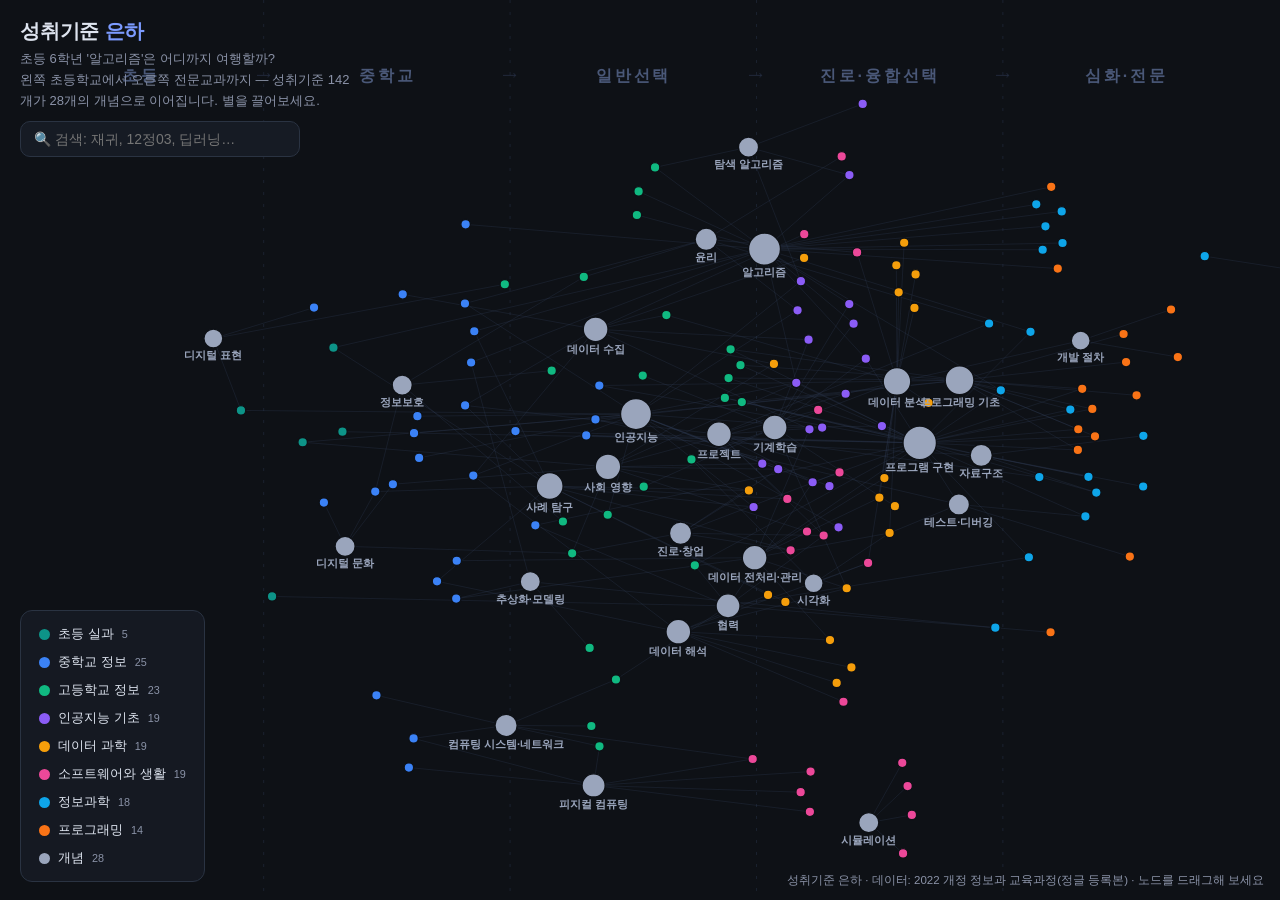
==== std-map/index.html @ 28c28fa3 "feat(std-map): 그래프 가독성 튜닝 — 개념 중심 뷰 142개 성취기준 코드 라벨이 평소 다 떠서 개념 구조를 가리던 문제 해소. - std 코드 라벨 평소 숨김(hov" ====
<!DOCTYPE html>
<html lang="ko">
<head>
<meta charset="UTF-8">
<meta name="viewport" content="width=device-width, initial-scale=1.0">
<title>성취기준 은하 — 정보 교과 개념 지도</title>
<meta name="description" content="중학교 정보부터 고등학교 7과목까지, 성취기준 137개가 개념으로 이어지는 인터랙티브 지식 그래프">
<meta name="theme-color" content="#0E1116">
<style>
/* 옵시디언 그래프 뷰 무드 — 어두운 우주에 과목색 별들 */
:root{
  --bg:#0E1116; --panel:#161B24; --panel2:#1D2430; --line:#2A3342;
  --ink:#DEE4EF; --dim:#8B93A8; --tag:#9AA5BC; --accent:#7C9BFF;
}
*{margin:0;padding:0;box-sizing:border-box}
html,body{height:100%;overflow:hidden}
body{background:var(--bg);color:var(--ink);font-family:'Pretendard','Malgun Gothic',-apple-system,sans-serif}
#stage{position:fixed;inset:0;cursor:grab}
#stage:active{cursor:grabbing}

/* 좌상단: 타이틀·검색 */
#hud{position:fixed;top:18px;left:20px;z-index:10;max-width:340px;pointer-events:none}
#hud>*{pointer-events:auto}
#hud h1{font-size:20px;font-weight:900;letter-spacing:-.01em}
#hud h1 b{color:var(--accent)}
#hud .hook{font-size:13px;color:var(--dim);margin:4px 0 10px;line-height:1.6}
#search{width:280px;padding:9px 13px;border-radius:10px;border:1px solid var(--line);
  background:var(--panel);color:var(--ink);font-family:inherit;font-size:14px}
#search:focus{outline:2px solid var(--accent);border-color:transparent}
#searchHint{font-size:12px;color:var(--dim);margin-top:5px}

/* 좌하단: 과목 범례(토글 필터) */
#legend{position:fixed;left:20px;bottom:18px;z-index:10;background:rgba(22,27,36,.92);
  border:1px solid var(--line);border-radius:12px;padding:12px 14px;display:flex;flex-direction:column;gap:6px}
.lg{display:flex;align-items:center;gap:8px;font-size:13px;cursor:pointer;border:none;background:none;
  color:var(--ink);font-family:inherit;padding:2px 4px;border-radius:6px;text-align:left}
.lg:hover{background:var(--panel2)}
.lg .sw{width:11px;height:11px;border-radius:50%;flex-shrink:0}
.lg.off{opacity:.32}
.lg small{color:var(--dim)}
#legend .lg-tag .sw{background:var(--tag)}

/* 우측: 상세 패널 */
#panel{position:fixed;top:0;right:0;bottom:0;width:min(340px,88vw);z-index:20;
  background:var(--panel);border-left:1px solid var(--line);padding:22px 20px;overflow-y:auto;
  transform:translateX(100%);transition:transform .25s ease}
#panel.on{transform:none}
#panelClose{position:absolute;top:14px;right:14px;background:none;border:1px solid var(--line);
  color:var(--dim);border-radius:8px;width:30px;height:30px;cursor:pointer;font-size:14px}
#panelClose:hover{color:var(--ink);border-color:var(--accent)}
.p-eyebrow{font-size:12px;letter-spacing:.14em;color:var(--dim);text-transform:uppercase}
.p-code{font-size:19px;font-weight:900;margin:4px 0 2px;font-variant-numeric:tabular-nums}
.p-subj{display:inline-flex;align-items:center;gap:7px;font-size:13px;font-weight:700;
  border:1px solid var(--line);border-radius:99px;padding:4px 12px;margin:8px 0}
.p-subj .sw{width:9px;height:9px;border-radius:50%}
.p-domain{font-size:12.5px;color:var(--dim);margin-bottom:10px}
.p-text{font-size:15px;line-height:1.8;background:var(--panel2);border-radius:12px;padding:14px 16px}
.p-sec{font-size:12px;letter-spacing:.12em;color:var(--dim);text-transform:uppercase;margin:18px 0 8px}
.chips{display:flex;flex-wrap:wrap;gap:7px}
.chip{font-size:12.5px;border:1px solid var(--line);border-radius:99px;padding:4px 11px;
  background:none;color:var(--ink);cursor:pointer;font-family:inherit}
.chip:hover{border-color:var(--accent);color:var(--accent)}
.p-list{display:flex;flex-direction:column;gap:6px}
.p-item{display:flex;gap:8px;align-items:flex-start;font-size:13px;line-height:1.55;
  background:none;border:none;color:var(--ink);cursor:pointer;font-family:inherit;text-align:left;
  padding:7px 9px;border-radius:9px}
.p-item:hover{background:var(--panel2)}
.p-item .sw{width:8px;height:8px;border-radius:50%;flex-shrink:0;margin-top:5px}
.p-item b{font-variant-numeric:tabular-nums;font-weight:800;white-space:nowrap}

/* 그래프 요소 */
.band-label{fill:#4A5878;font-size:16px;font-weight:900;letter-spacing:.18em}
.band-arrow{fill:#242D40;font-size:14px}
.band-sep{stroke:#1B2230;stroke-dasharray:3 9}
.lk{stroke:#2E3850;stroke-width:.9;stroke-opacity:.38}
.nd{cursor:pointer}
.nd circle{stroke:#0E1116;stroke-width:1.4}
.nd text{fill:var(--dim);font-size:9px;pointer-events:none;font-family:'Pretendard','Malgun Gothic',sans-serif}
.nd.tag text{fill:var(--tag);font-size:11px;font-weight:700}
/* 성취기준(별) 코드 라벨은 평소 숨김 — 142개 코드가 다 뜨면 개념 구조가 안 보인다. hover·강조 시만 표시 */
.nd:not(.tag) text{opacity:0;transition:opacity .12s}
.nd:not(.tag):hover text,.nd:not(.tag).hl text{opacity:1}
.faded{opacity:.08}
.lk.hl{stroke:var(--accent);stroke-opacity:.9;stroke-width:1.6}
footer{position:fixed;right:16px;bottom:12px;z-index:5;font-size:11.5px;color:var(--dim)}
@media (prefers-reduced-motion:reduce){#panel{transition:none}}
</style>
</head>
<body>
<svg id="stage"></svg>

<div id="hud">
  <h1>성취기준 <b>은하</b></h1>
  <p class="hook">초등 6학년 '알고리즘'은 어디까지 여행할까?<br>왼쪽 초등학교에서 오른쪽 전문교과까지 — 성취기준 142개가 28개의 개념으로 이어집니다. 별을 끌어보세요.</p>
  <input id="search" type="search" placeholder="🔍 검색: 재귀, 12정03, 딥러닝…" autocomplete="off">
  <div id="searchHint"></div>
</div>

<div id="legend"></div>

<aside id="panel" aria-live="polite">
  <button id="panelClose" aria-label="닫기">✕</button>
  <div id="panelBody"></div>
</aside>

<footer>성취기준 은하 · 데이터: 2022 개정 정보과 교육과정(정글 등록본) · 노드를 드래그해 보세요</footer>

<script src="lib/d3.v7.min.js"></script>
<script src="data/graph-data.js"></script>
<script>
'use strict';
(function(){
const G = window.STD_GRAPH;
const SUBJ = Object.fromEntries(G.subjects.map(s=>[s.id,s]));
const $ = s=>document.querySelector(s);
const esc = s=>String(s).replace(/[&<>"']/g,m=>({'&':'&amp;','<':'&lt;','>':'&gt;','"':'&quot;',"'":'&#39;'}[m]));

const W = innerWidth, H = innerHeight;
const svg = d3.select('#stage').attr('viewBox',[0,0,W,H]);
const root = svg.append('g');

/* 데이터 사본 (d3가 source/target을 객체로 치환) */
const nodes = G.nodes.map(d=>({...d}));
const links = G.links.map(d=>({...d}));
const byId = new Map(nodes.map(n=>[n.id,n]));
const neighbors = new Map(nodes.map(n=>[n.id,new Set()]));
links.forEach(l=>{ neighbors.get(l.source).add(l.target); neighbors.get(l.target).add(l.source); });

const rOf = d => d.type==='tag' ? Math.min(20, 5.5+Math.sqrt(d.deg)*2.3) : 4.8;
const colorOf = d => d.type==='tag' ? '#9AA5BC' : SUBJ[d.subject].color;

/* 학교급 밴드 — 왼쪽 중학교에서 출발해 오른쪽으로 갈수록 깊어진다 */
const TIERS = ['초등','중학교','일반선택','진로·융합선택','심화·전문'];
const tierOfLevel = lv => lv==='초등학교' ? 0
  : lv==='중학교' ? 1
  : lv.includes('일반') ? 2
  : (lv.includes('과학계열')||lv.includes('전문')) ? 4 : 3;
const tierOf = d => d.type==='std' ? tierOfLevel(SUBJ[d.subject].level) : null;
const tierX = t => W*(0.11 + t*0.1925);

/* 시뮬레이션 — forceX가 성취기준을 학교급 열로 끌어당긴다(개념 태그는 이웃을 따라 떠다님) */
const sim = d3.forceSimulation(nodes)
  .force('link', d3.forceLink(links).id(d=>d.id).distance(52).strength(.32))
  .force('charge', d3.forceManyBody().strength(-105))
  .force('x', d3.forceX(d=> d.type==='std' ? tierX(tierOf(d)) : W/2)
    .strength(d=> d.type==='std' ? .62 : .02))
  .force('y', d3.forceY(H/2).strength(.1))
  .force('collide', d3.forceCollide().radius(d=>d.type==='tag'?rOf(d)+16:rOf(d)+4).strength(.9));

/* 배경 가이드: 단계 라벨 + 경계선 (그래프 좌표계 — 팬·줌을 따라감) */
const bands = root.append('g');
TIERS.forEach((t,i)=>{
  bands.append('text').attr('class','band-label')
    .attr('x',tierX(i)).attr('y',H*.09).attr('text-anchor','middle').text(t);
  if(i<TIERS.length-1){
    const sepX = W*(0.206+i*0.1925);   // tierX(i)와 tierX(i+1)의 중간
    bands.append('line').attr('class','band-sep')
      .attr('x1',sepX).attr('x2',sepX).attr('y1',-H).attr('y2',H*2);
    bands.append('text').attr('class','band-arrow')
      .attr('x',sepX).attr('y',H*.09).attr('text-anchor','middle').text('⟶');
  }
});

const lk = root.append('g').selectAll('line').data(links).join('line').attr('class','lk');
const nd = root.append('g').selectAll('g').data(nodes).join('g')
  .attr('class',d=>'nd'+(d.type==='tag'?' tag':''))
  .call(d3.drag()
    .on('start',(e,d)=>{ if(!e.active) sim.alphaTarget(.25).restart(); d.fx=d.x; d.fy=d.y; })
    .on('drag',(e,d)=>{ d.fx=e.x; d.fy=e.y; })
    .on('end',(e,d)=>{ if(!e.active) sim.alphaTarget(0); d.fx=null; d.fy=null; }));
nd.append('circle').attr('r',rOf).attr('fill',colorOf);
nd.append('text').attr('dy',d=>rOf(d)+11).attr('text-anchor','middle')
  .text(d=>d.type==='tag'?d.label:d.id.replace(/\[|\]/g,''));

sim.on('tick',()=>{
  lk.attr('x1',d=>d.source.x).attr('y1',d=>d.source.y).attr('x2',d=>d.target.x).attr('y2',d=>d.target.y);
  nd.attr('transform',d=>`translate(${d.x},${d.y})`);
});

/* 줌·팬 (성취기준 라벨은 확대 시에만) */
const zoom = d3.zoom().scaleExtent([.25,5]).on('zoom',e=>{
  root.attr('transform',e.transform);
  nd.filter(d=>d.type==='std').select('text').style('display', e.transform.k>=1.4?null:'none');
});
svg.call(zoom);
nd.filter(d=>d.type==='std').select('text').style('display','none');

/* 호버 = 이웃 강조 */
function highlight(id){
  if(id===null){ nd.classed('faded',false); lk.classed('faded',false).classed('hl',false); return; }
  const nb = neighbors.get(id);
  nd.classed('faded',d=>d.id!==id && !nb.has(d.id));
  lk.classed('faded',l=>l.source.id!==id && l.target.id!==id)
    .classed('hl',l=>l.source.id===id || l.target.id===id);
}
nd.on('mouseenter',(e,d)=>highlight(d.id)).on('mouseleave',()=>highlight(null));

/* 과목 필터 */
const hidden = new Set();
function applyFilter(){
  const vis = d=> d.type==='tag' ? [...neighbors.get(d.id)].some(x=>!hidden.has(byId.get(x).subject)) : !hidden.has(d.subject);
  nd.style('display',d=>vis(d)?null:'none');
  lk.style('display',l=>(vis(l.source)&&vis(l.target))?null:'none');
}
const lg = $('#legend');
G.subjects.forEach(s=>{
  const b=document.createElement('button');
  b.className='lg';
  b.innerHTML=`<span class="sw" style="background:${s.color}"></span>${esc(s.name)} <small>${nodes.filter(n=>n.subject===s.id).length}</small>`;
  b.onclick=()=>{ hidden.has(s.id)?hidden.delete(s.id):hidden.add(s.id); b.classList.toggle('off'); applyFilter(); };
  lg.appendChild(b);
});
const tagLg=document.createElement('div');
tagLg.className='lg lg-tag'; tagLg.style.cursor='default';
tagLg.innerHTML=`<span class="sw"></span>개념 <small>${nodes.filter(n=>n.type==='tag').length}</small>`;
lg.appendChild(tagLg);

/* 상세 패널 */
function focusNode(d){
  const t=d3.zoomTransform(svg.node());
  svg.transition().duration(500).call(zoom.transform,
    d3.zoomIdentity.translate(W/2-(W>760?170:0)-d.x*1.8, H/2-d.y*1.8).scale(1.8));
  openPanel(d);
  highlight(d.id);
}
function openPanel(d){
  const body=$('#panelBody');
  if(d.type==='std'){
    const s=SUBJ[d.subject];
    body.innerHTML=`<div class="p-eyebrow">성취기준</div>
      <div class="p-code">${esc(d.id)}</div>
      <span class="p-subj"><span class="sw" style="background:${s.color}"></span>${esc(s.name)}</span>
      <div class="p-domain">${esc(s.level)} · ${esc(d.domain)}</div>
      <div class="p-text">${esc(d.text)}</div>
      <div class="p-sec">이어지는 개념</div>
      <div class="chips">${d.tags.map(t=>`<button class="chip" data-id="tag:${esc(t)}"># ${esc(t)}</button>`).join('')}</div>`;
  }else{
    const stds=[...neighbors.get(d.id)].map(id=>byId.get(id))
      .sort((a,b)=>a.id.localeCompare(b.id,'ko'));
    const bySub={};
    stds.forEach(n=>{ (bySub[n.subject]=bySub[n.subject]||[]).push(n); });
    body.innerHTML=`<div class="p-eyebrow">개념</div>
      <div class="p-code"># ${esc(d.label)}</div>
      <div class="p-domain">${stds.length}개 성취기준이 이 개념으로 이어집니다 — 중학교에서 고등학교까지.</div>
      ${G.subjects.filter(s=>bySub[s.id]).map(s=>`
        <div class="p-sec">${esc(s.name)}</div>
        <div class="p-list">${bySub[s.id].map(n=>
          `<button class="p-item" data-id="${esc(n.id)}"><span class="sw" style="background:${s.color}"></span><span><b>${esc(n.id)}</b> ${esc(n.text.length>52?n.text.slice(0,52)+'…':n.text)}</span></button>`).join('')}</div>`).join('')}`;
  }
  body.querySelectorAll('[data-id]').forEach(el=>el.onclick=()=>{ const n=byId.get(el.dataset.id); if(n) focusNode(n); });
  $('#panel').classList.add('on');
}
nd.on('click',(e,d)=>{ e.stopPropagation(); focusNode(d); });
$('#panelClose').onclick=()=>{ $('#panel').classList.remove('on'); highlight(null); };
svg.on('click',()=>{ $('#panel').classList.remove('on'); highlight(null); });

/* 검색 */
$('#search').addEventListener('input',function(){
  const q=this.value.trim().toLowerCase();
  const hint=$('#searchHint');
  if(!q){ hint.textContent=''; highlight(null); return; }
  const hits=nodes.filter(n=> n.type==='tag'
    ? n.label.toLowerCase().includes(q)
    : (n.id.toLowerCase().includes(q) || n.text.toLowerCase().includes(q)));
  hint.textContent=hits.length?`${hits.length}개 일치 — Enter로 첫 결과 이동`:'일치 없음';
  nd.classed('faded',d=>!hits.includes(d));
  lk.classed('faded',true);
  this._hits=hits;
});
$('#search').addEventListener('keydown',function(e){
  if(e.key==='Enter' && this._hits && this._hits.length) focusNode(this._hits[0]);
  if(e.key==='Escape'){ this.value=''; $('#searchHint').textContent=''; highlight(null); }
});

window.STDMAP={ nodes, links, tierOf, focus:id=>{const n=byId.get(id); if(n)focusNode(n);} };   // 프로브용
})();
</script>
</body>
</html>
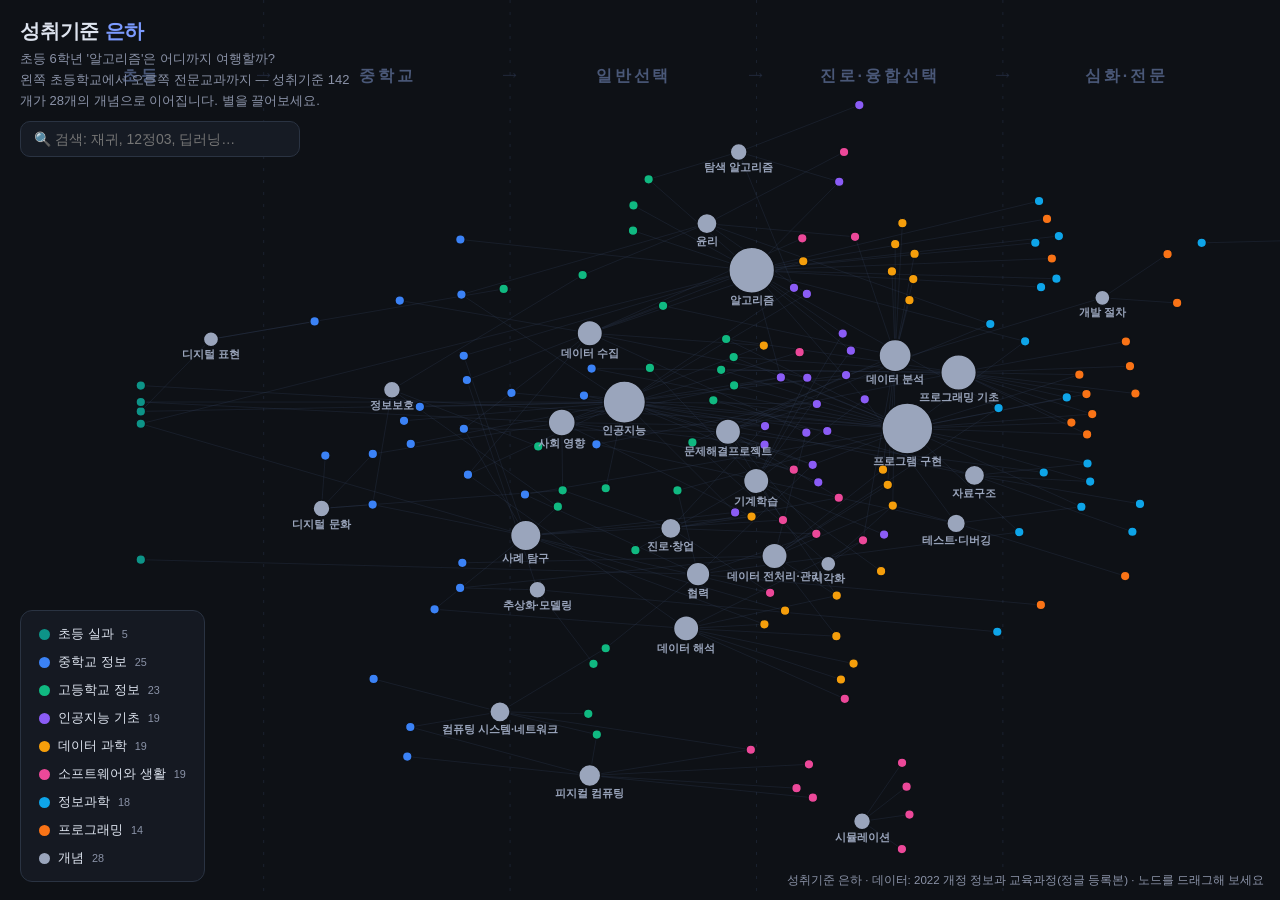
==== commit 540e612a: "fix(std-map): 초등 별 tier0 고정 + 개념 라벨·허브 크기 개선 - 초등 5개가 개념 링크에 끌려 중학교로 새던 것 → x를 tier0에 완전 고정(fx, y만 자" ====
--- a/std-map/index.html
+++ b/std-map/index.html
@@ -126,7 +126,7 @@
 const neighbors = new Map(nodes.map(n=>[n.id,new Set()]));
 links.forEach(l=>{ neighbors.get(l.source).add(l.target); neighbors.get(l.target).add(l.source); });
 
-const rOf = d => d.type==='tag' ? Math.min(20, 5.5+Math.sqrt(d.deg)*2.3) : 4.8;
+const rOf = d => d.type==='tag' ? Math.min(30, 5+d.deg*0.85) : 4.8;
 const colorOf = d => d.type==='tag' ? '#9AA5BC' : SUBJ[d.subject].color;
 
 /* 학교급 밴드 — 왼쪽 중학교에서 출발해 오른쪽으로 갈수록 깊어진다 */
@@ -137,13 +137,16 @@
   : (lv.includes('과학계열')||lv.includes('전문')) ? 4 : 3;
 const tierOf = d => d.type==='std' ? tierOfLevel(SUBJ[d.subject].level) : null;
 const tierX = t => W*(0.11 + t*0.1925);
+// 초등 5개는 개념 링크에 끌려 tier1로 새어든다 → x를 tier0에 완전 고정(y만 자유). 드래그하면 풀림.
+nodes.forEach(n=>{ if(n.type==='std' && SUBJ[n.subject] && SUBJ[n.subject].level==='초등학교') n.fx = tierX(0); });
 
 /* 시뮬레이션 — forceX가 성취기준을 학교급 열로 끌어당긴다(개념 태그는 이웃을 따라 떠다님) */
 const sim = d3.forceSimulation(nodes)
   .force('link', d3.forceLink(links).id(d=>d.id).distance(52).strength(.32))
   .force('charge', d3.forceManyBody().strength(-105))
   .force('x', d3.forceX(d=> d.type==='std' ? tierX(tierOf(d)) : W/2)
-    .strength(d=> d.type==='std' ? .62 : .02))
+    // 초등 실과 5개는 개념을 중학교와 공유해 링크에 끌려 tier1로 새어든다 → 초등만 강하게 tier0 고정
+    .strength(d=> d.type!=='std' ? .02 : (SUBJ[d.subject].level==='초등학교' ? .97 : .62)))
   .force('y', d3.forceY(H/2).strength(.1))
   .force('collide', d3.forceCollide().radius(d=>d.type==='tag'?rOf(d)+16:rOf(d)+4).strength(.9));
 
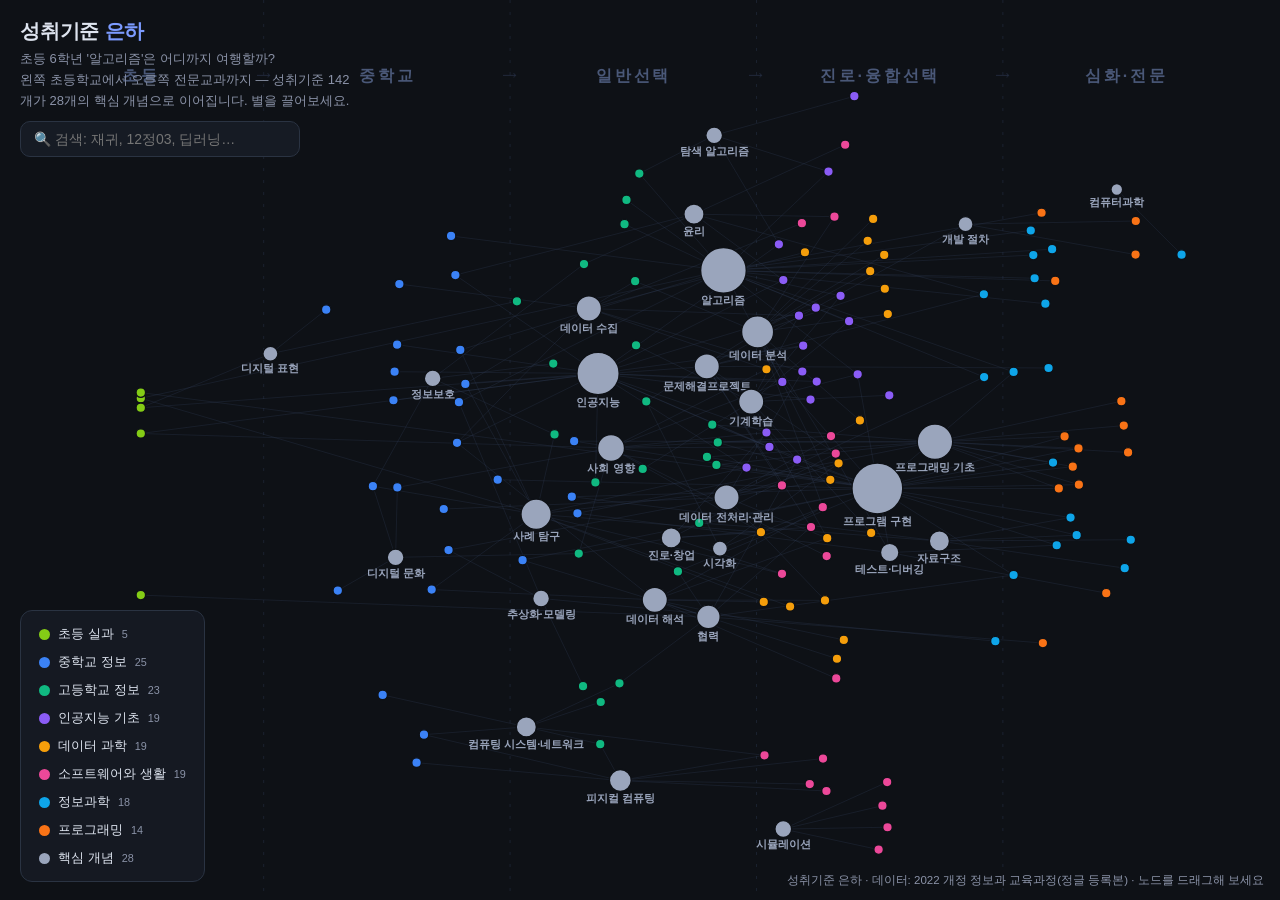
==== commit 2fb44341: "feat(std-map): 노드 클릭 glow + 초등 색·개념 명칭·컴퓨터과학 위치·favicon - 클릭한 노드 glow(강조색 drop-shadow), 배경 클릭 시 해제 -" ====
--- a/std-map/index.html
+++ b/std-map/index.html
@@ -4,6 +4,7 @@
 <meta charset="UTF-8">
 <meta name="viewport" content="width=device-width, initial-scale=1.0">
 <title>성취기준 은하 — 정보 교과 개념 지도</title>
+<link rel="icon" href="data:image/svg+xml,<svg xmlns='http://www.w3.org/2000/svg' viewBox='0 0 100 100'><text y='.9em' font-size='90'>⭐</text></svg>">
 <meta name="description" content="중학교 정보부터 고등학교 7과목까지, 성취기준 137개가 개념으로 이어지는 인터랙티브 지식 그래프">
 <meta name="theme-color" content="#0E1116">
 <style>
@@ -82,6 +83,8 @@
 .nd:not(.tag):hover text,.nd:not(.tag).hl text{opacity:1}
 .faded{opacity:.08}
 .lk.hl{stroke:var(--accent);stroke-opacity:.9;stroke-width:1.6}
+/* 클릭한 노드 glow */
+.nd.sel circle{stroke:var(--accent);stroke-width:2.4;filter:drop-shadow(0 0 5px var(--accent)) drop-shadow(0 0 11px var(--accent))}
 footer{position:fixed;right:16px;bottom:12px;z-index:5;font-size:11.5px;color:var(--dim)}
 @media (prefers-reduced-motion:reduce){#panel{transition:none}}
 </style>
@@ -91,7 +94,7 @@
 
 <div id="hud">
   <h1>성취기준 <b>은하</b></h1>
-  <p class="hook">초등 6학년 '알고리즘'은 어디까지 여행할까?<br>왼쪽 초등학교에서 오른쪽 전문교과까지 — 성취기준 142개가 28개의 개념으로 이어집니다. 별을 끌어보세요.</p>
+  <p class="hook">초등 6학년 '알고리즘'은 어디까지 여행할까?<br>왼쪽 초등학교에서 오른쪽 전문교과까지 — 성취기준 142개가 28개의 핵심 개념으로 이어집니다. 별을 끌어보세요.</p>
   <input id="search" type="search" placeholder="🔍 검색: 재귀, 12정03, 딥러닝…" autocomplete="off">
   <div id="searchHint"></div>
 </div>
@@ -146,7 +149,7 @@
   .force('charge', d3.forceManyBody().strength(-105))
   .force('x', d3.forceX(d=> d.type==='std' ? tierX(tierOf(d)) : W/2)
     // 초등 실과 5개는 개념을 중학교와 공유해 링크에 끌려 tier1로 새어든다 → 초등만 강하게 tier0 고정
-    .strength(d=> d.type!=='std' ? .02 : (SUBJ[d.subject].level==='초등학교' ? .97 : .62)))
+    .strength(d=> d.type!=='std' ? .07 : (SUBJ[d.subject].level==='초등학교' ? .97 : .62)))
   .force('y', d3.forceY(H/2).strength(.1))
   .force('collide', d3.forceCollide().radius(d=>d.type==='tag'?rOf(d)+16:rOf(d)+4).strength(.9));
 
@@ -215,11 +218,12 @@
 });
 const tagLg=document.createElement('div');
 tagLg.className='lg lg-tag'; tagLg.style.cursor='default';
-tagLg.innerHTML=`<span class="sw"></span>개념 <small>${nodes.filter(n=>n.type==='tag').length}</small>`;
+tagLg.innerHTML=`<span class="sw"></span>핵심 개념 <small>${nodes.filter(n=>n.type==='tag').length}</small>`;
 lg.appendChild(tagLg);
 
 /* 상세 패널 */
 function focusNode(d){
+  nd.classed('sel', n=>n===d);   // 클릭한 노드만 glow
   const t=d3.zoomTransform(svg.node());
   svg.transition().duration(500).call(zoom.transform,
     d3.zoomIdentity.translate(W/2-(W>760?170:0)-d.x*1.8, H/2-d.y*1.8).scale(1.8));
@@ -242,7 +246,7 @@
       .sort((a,b)=>a.id.localeCompare(b.id,'ko'));
     const bySub={};
     stds.forEach(n=>{ (bySub[n.subject]=bySub[n.subject]||[]).push(n); });
-    body.innerHTML=`<div class="p-eyebrow">개념</div>
+    body.innerHTML=`<div class="p-eyebrow">핵심 개념</div>
       <div class="p-code"># ${esc(d.label)}</div>
       <div class="p-domain">${stds.length}개 성취기준이 이 개념으로 이어집니다 — 중학교에서 고등학교까지.</div>
       ${G.subjects.filter(s=>bySub[s.id]).map(s=>`
@@ -255,7 +259,7 @@
 }
 nd.on('click',(e,d)=>{ e.stopPropagation(); focusNode(d); });
 $('#panelClose').onclick=()=>{ $('#panel').classList.remove('on'); highlight(null); };
-svg.on('click',()=>{ $('#panel').classList.remove('on'); highlight(null); });
+svg.on('click',()=>{ $('#panel').classList.remove('on'); highlight(null); nd.classed('sel',false); });
 
 /* 검색 */
 $('#search').addEventListener('input',function(){
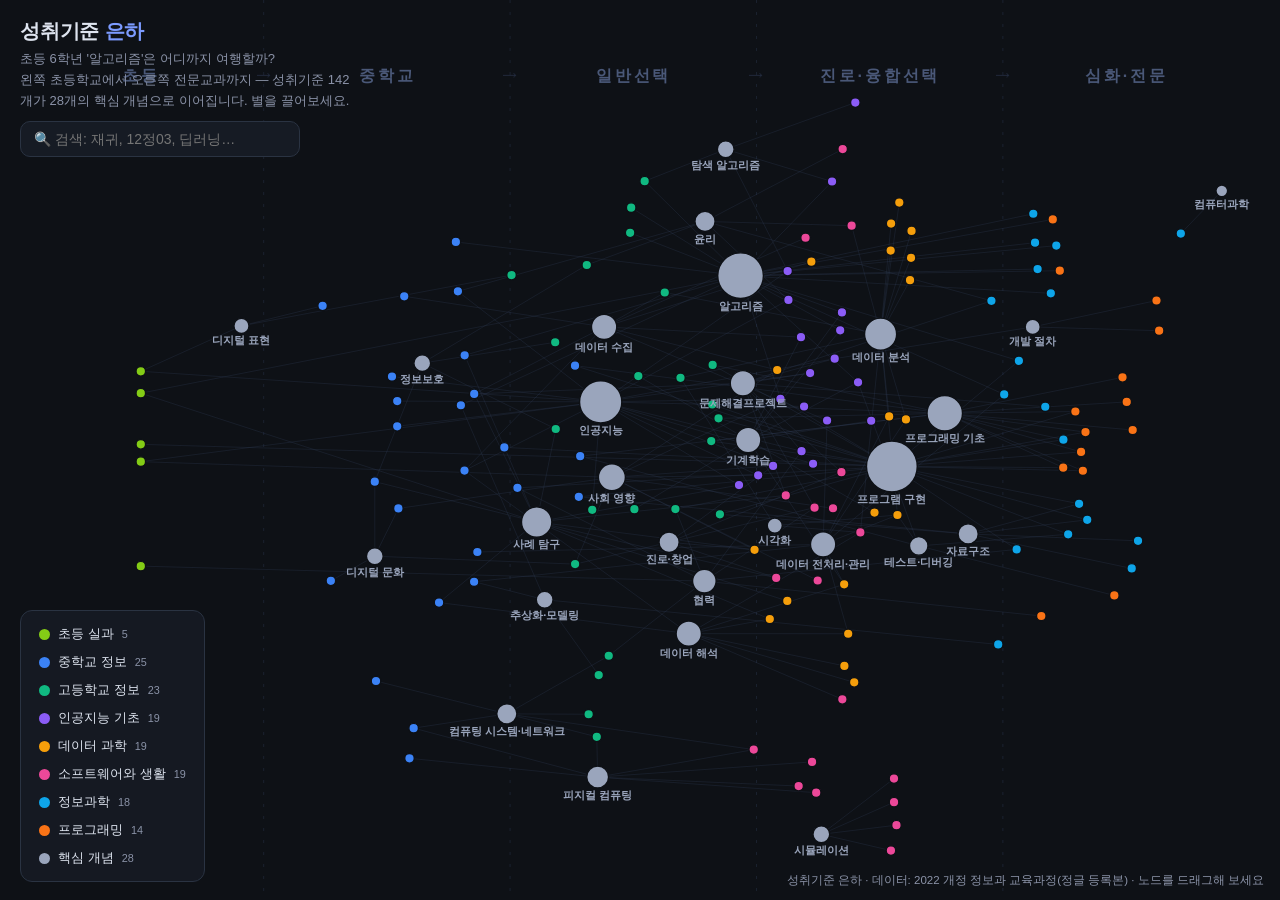
==== commit 419d0b12: "tweak(std-map): 컴퓨터과학 등 저차수 개념 중앙 인력 완화(.07→.04) 여러 과목에 걸친 개념의 극단 배치 완화. 컴퓨터과학의 심화·전문 정밀 고정은 백로그(개념별" ====
--- a/std-map/index.html
+++ b/std-map/index.html
@@ -149,7 +149,7 @@
   .force('charge', d3.forceManyBody().strength(-105))
   .force('x', d3.forceX(d=> d.type==='std' ? tierX(tierOf(d)) : W/2)
     // 초등 실과 5개는 개념을 중학교와 공유해 링크에 끌려 tier1로 새어든다 → 초등만 강하게 tier0 고정
-    .strength(d=> d.type!=='std' ? .07 : (SUBJ[d.subject].level==='초등학교' ? .97 : .62)))
+    .strength(d=> d.type!=='std' ? .04 : (SUBJ[d.subject].level==='초등학교' ? .97 : .62)))
   .force('y', d3.forceY(H/2).strength(.1))
   .force('collide', d3.forceCollide().radius(d=>d.type==='tag'?rOf(d)+16:rOf(d)+4).strength(.9));
 
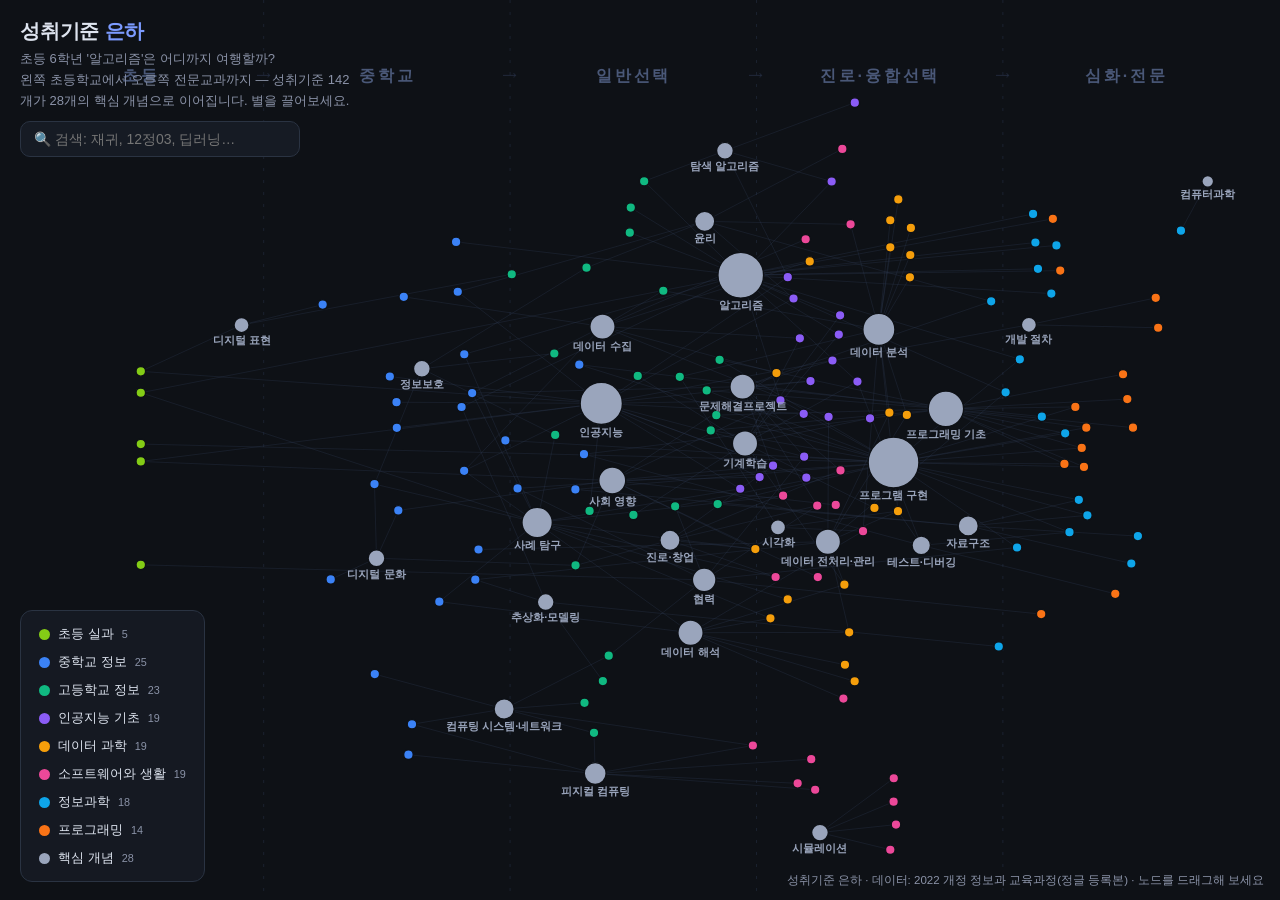
==== commit 7b01face: "fix(ui): stdpicker 모달 헤더 오버플로우 + std-map 상세 문구 + 캐시 v42 - 긴 제목이 과목 드롭다운을 모달 밖으로 밀어내던 것 → .eval-modal" ====
--- a/std-map/index.html
+++ b/std-map/index.html
@@ -248,7 +248,7 @@
     stds.forEach(n=>{ (bySub[n.subject]=bySub[n.subject]||[]).push(n); });
     body.innerHTML=`<div class="p-eyebrow">핵심 개념</div>
       <div class="p-code"># ${esc(d.label)}</div>
-      <div class="p-domain">${stds.length}개 성취기준이 이 개념으로 이어집니다 — 중학교에서 고등학교까지.</div>
+      <div class="p-domain">${stds.length}개 성취기준이 이 개념으로 이어집니다 — 초등학교에서 고등학교까지.</div>
       ${G.subjects.filter(s=>bySub[s.id]).map(s=>`
         <div class="p-sec">${esc(s.name)}</div>
         <div class="p-list">${bySub[s.id].map(n=>
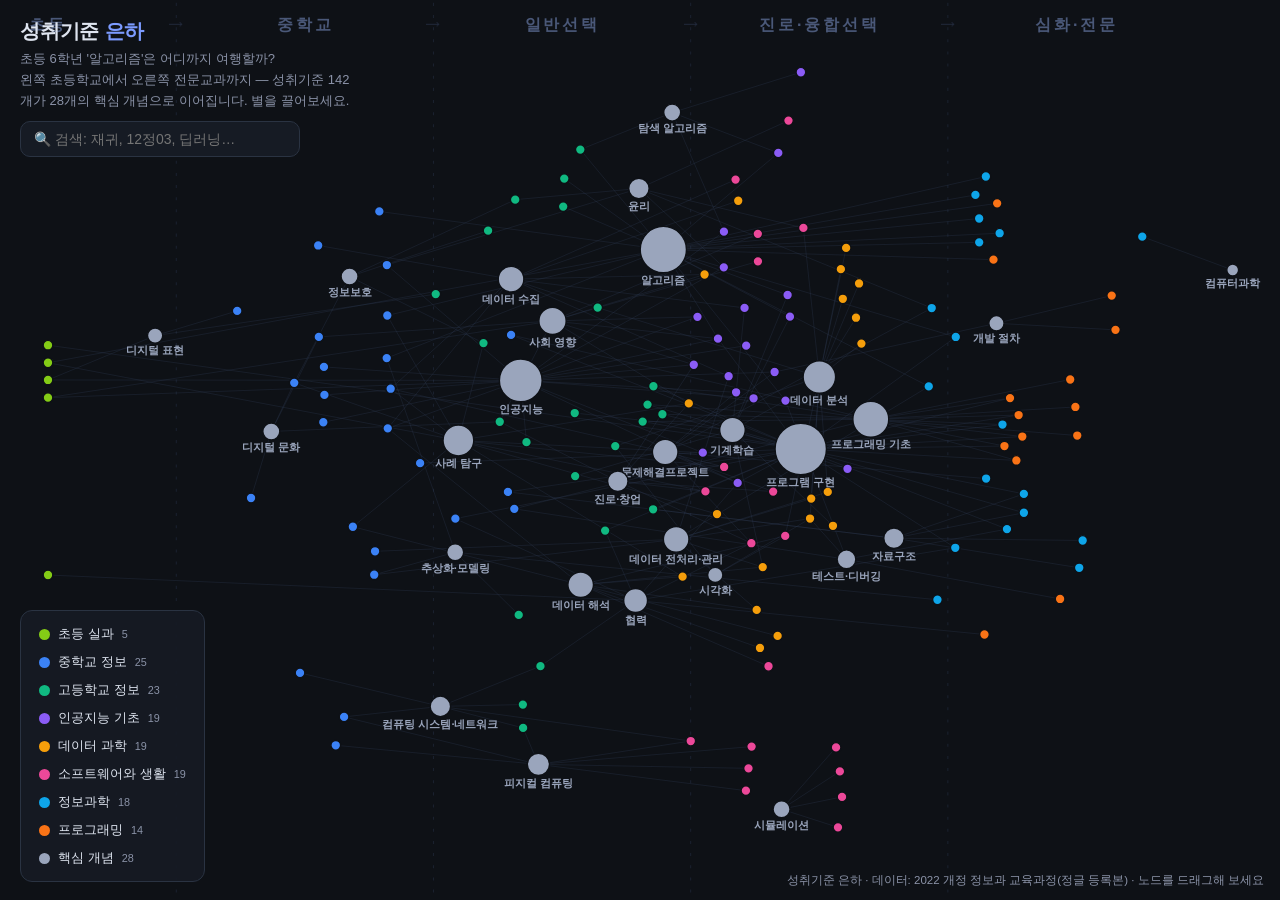
==== commit 6fa09d42: "std-map: 모바일 사용성 수정 — 논리 캔버스 분리 + 초기 auto-fit 360px에서 그래프가 innerWidth에 직결돼 노드가 짓뭉개지던 문제 해결. - GW=max" ====
--- a/std-map/index.html
+++ b/std-map/index.html
@@ -87,6 +87,19 @@
 .nd.sel circle{stroke:var(--accent);stroke-width:2.4;filter:drop-shadow(0 0 5px var(--accent)) drop-shadow(0 0 11px var(--accent))}
 footer{position:fixed;right:16px;bottom:12px;z-index:5;font-size:11.5px;color:var(--dim)}
 @media (prefers-reduced-motion:reduce){#panel{transition:none}}
+
+/* 모바일: 오버레이가 그래프를 덜 가리도록 축소. 훅 2줄·검색 폭 유연·범례 2열 */
+@media (max-width:600px){
+  #hud{top:10px;left:12px;right:12px;max-width:none}
+  #hud h1{font-size:17px}
+  #hud .hook{font-size:12px;margin:3px 0 8px;line-height:1.5;
+    display:-webkit-box;-webkit-line-clamp:2;-webkit-box-orient:vertical;overflow:hidden}
+  #search{width:100%;max-width:none}
+  #legend{left:10px;right:10px;bottom:10px;padding:9px 11px;
+    display:grid;grid-template-columns:1fr 1fr;gap:4px 12px}
+  .lg{font-size:12px;padding:1px 2px}
+  footer{display:none}   /* 좁은 화면에선 출처 배지 숨김(범례가 공간 점유) */
+}
 </style>
 </head>
 <body>
@@ -119,6 +132,8 @@
 const esc = s=>String(s).replace(/[&<>"']/g,m=>({'&':'&amp;','<':'&lt;','>':'&gt;','"':'&quot;',"'":'&#39;'}[m]));
 
 const W = innerWidth, H = innerHeight;
+// 논리 캔버스(그래프 배치)를 화면과 분리 — 좁은 모바일에서도 노드가 넓게 퍼지고, 화면엔 fit(줌아웃)으로 표시
+const GW = Math.max(1320, W), GH = Math.max(780, H);
 const svg = d3.select('#stage').attr('viewBox',[0,0,W,H]);
 const root = svg.append('g');
 
@@ -139,7 +154,7 @@
   : lv.includes('일반') ? 2
   : (lv.includes('과학계열')||lv.includes('전문')) ? 4 : 3;
 const tierOf = d => d.type==='std' ? tierOfLevel(SUBJ[d.subject].level) : null;
-const tierX = t => W*(0.11 + t*0.1925);
+const tierX = t => GW*(0.11 + t*0.1925);
 // 초등 5개는 개념 링크에 끌려 tier1로 새어든다 → x를 tier0에 완전 고정(y만 자유). 드래그하면 풀림.
 nodes.forEach(n=>{ if(n.type==='std' && SUBJ[n.subject] && SUBJ[n.subject].level==='초등학교') n.fx = tierX(0); });
 
@@ -147,23 +162,23 @@
 const sim = d3.forceSimulation(nodes)
   .force('link', d3.forceLink(links).id(d=>d.id).distance(52).strength(.32))
   .force('charge', d3.forceManyBody().strength(-105))
-  .force('x', d3.forceX(d=> d.type==='std' ? tierX(tierOf(d)) : W/2)
+  .force('x', d3.forceX(d=> d.type==='std' ? tierX(tierOf(d)) : GW/2)
     // 초등 실과 5개는 개념을 중학교와 공유해 링크에 끌려 tier1로 새어든다 → 초등만 강하게 tier0 고정
     .strength(d=> d.type!=='std' ? .04 : (SUBJ[d.subject].level==='초등학교' ? .97 : .62)))
-  .force('y', d3.forceY(H/2).strength(.1))
+  .force('y', d3.forceY(GH/2).strength(.1))
   .force('collide', d3.forceCollide().radius(d=>d.type==='tag'?rOf(d)+16:rOf(d)+4).strength(.9));
 
 /* 배경 가이드: 단계 라벨 + 경계선 (그래프 좌표계 — 팬·줌을 따라감) */
 const bands = root.append('g');
 TIERS.forEach((t,i)=>{
   bands.append('text').attr('class','band-label')
-    .attr('x',tierX(i)).attr('y',H*.09).attr('text-anchor','middle').text(t);
+    .attr('x',tierX(i)).attr('y',GH*.07).attr('text-anchor','middle').text(t);
   if(i<TIERS.length-1){
-    const sepX = W*(0.206+i*0.1925);   // tierX(i)와 tierX(i+1)의 중간
+    const sepX = GW*(0.206+i*0.1925);   // tierX(i)와 tierX(i+1)의 중간
     bands.append('line').attr('class','band-sep')
-      .attr('x1',sepX).attr('x2',sepX).attr('y1',-H).attr('y2',H*2);
+      .attr('x1',sepX).attr('x2',sepX).attr('y1',-GH).attr('y2',GH*2);
     bands.append('text').attr('class','band-arrow')
-      .attr('x',sepX).attr('y',H*.09).attr('text-anchor','middle').text('⟶');
+      .attr('x',sepX).attr('y',GH*.07).attr('text-anchor','middle').text('⟶');
   }
 });
 
@@ -190,6 +205,28 @@
 });
 svg.call(zoom);
 nd.filter(d=>d.type==='std').select('text').style('display','none');
+
+/* 초기: 애니 없이 안정화 → 그래프 전체를 화면에 fit(줌아웃). 모바일에서 노드가 화면 밖으로 나가는 문제 해소 */
+function fitView(animate){
+  const xs=nodes.map(n=>n.x), ys=nodes.map(n=>n.y);
+  const x0=Math.min(...xs),x1=Math.max(...xs),y0=Math.min(...ys),y1=Math.max(...ys);
+  const gw=Math.max(1,x1-x0), gh=Math.max(1,y1-y0);
+  const mob = W<600;
+  const pad = mob ? 14 : 48;
+  // 모바일: 상단 훅·하단 범례가 가리는 띠를 피해 가용 세로 영역 안에 맞춘다
+  const top = mob ? 150 : pad, bot = mob ? 118 : pad;
+  const availW = W-pad*2, availH = H-top-bot;
+  const k = Math.min(availW/gw, availH/gh, 1.4);
+  const cx = pad + availW/2, cy = top + availH/2;
+  const tr = d3.zoomIdentity.translate(cx-(x0+gw/2)*k, cy-(y0+gh/2)*k).scale(k);
+  (animate ? svg.transition().duration(450) : svg).call(zoom.transform, tr);
+}
+sim.stop();
+for(let i=0;i<320;i++) sim.tick();
+lk.attr('x1',d=>d.source.x).attr('y1',d=>d.source.y).attr('x2',d=>d.target.x).attr('y2',d=>d.target.y);
+nd.attr('transform',d=>`translate(${d.x},${d.y})`);
+fitView(false);
+sim.alpha(0.03).restart();   // 드래그 반응용 약한 재개
 
 /* 호버 = 이웃 강조 */
 function highlight(id){
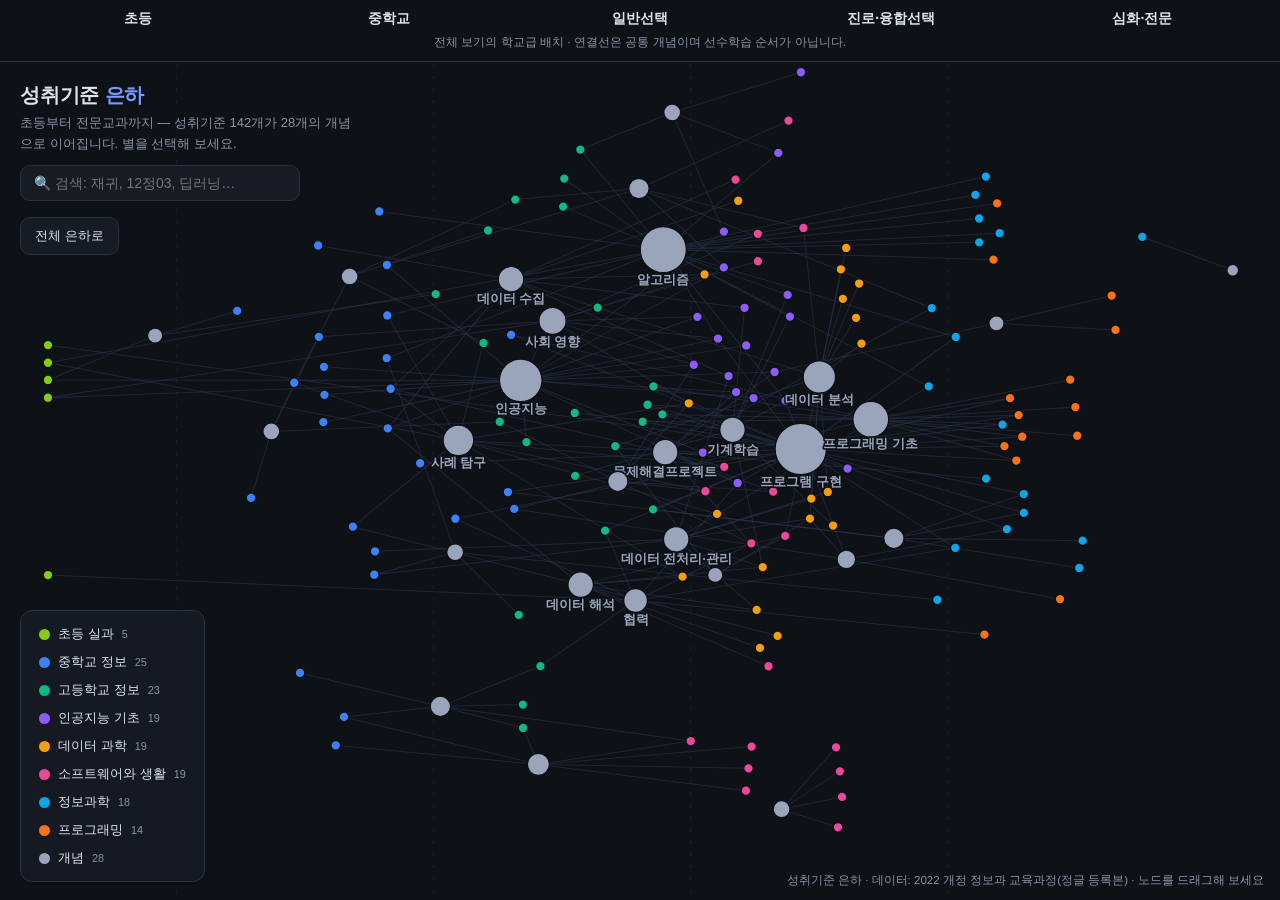
==== commit 9920ab00: "feat(std-map): 은하 탐색 개선 통합 및 초등 데이터 유지" ====
--- a/std-map/index.html
+++ b/std-map/index.html
@@ -4,7 +4,6 @@
 <meta charset="UTF-8">
 <meta name="viewport" content="width=device-width, initial-scale=1.0">
 <title>성취기준 은하 — 정보 교과 개념 지도</title>
-<link rel="icon" href="data:image/svg+xml,<svg xmlns='http://www.w3.org/2000/svg' viewBox='0 0 100 100'><text y='.9em' font-size='90'>⭐</text></svg>">
 <meta name="description" content="중학교 정보부터 고등학교 7과목까지, 성취기준 137개가 개념으로 이어지는 인터랙티브 지식 그래프">
 <meta name="theme-color" content="#0E1116">
 <style>
@@ -73,50 +72,62 @@
 .band-label{fill:#4A5878;font-size:16px;font-weight:900;letter-spacing:.18em}
 .band-arrow{fill:#242D40;font-size:14px}
 .band-sep{stroke:#1B2230;stroke-dasharray:3 9}
-.lk{stroke:#2E3850;stroke-width:.9;stroke-opacity:.38}
+.lk{stroke:#2E3850;stroke-width:1;stroke-opacity:.55}
 .nd{cursor:pointer}
 .nd circle{stroke:#0E1116;stroke-width:1.4}
 .nd text{fill:var(--dim);font-size:9px;pointer-events:none;font-family:'Pretendard','Malgun Gothic',sans-serif}
 .nd.tag text{fill:var(--tag);font-size:11px;font-weight:700}
-/* 성취기준(별) 코드 라벨은 평소 숨김 — 142개 코드가 다 뜨면 개념 구조가 안 보인다. hover·강조 시만 표시 */
-.nd:not(.tag) text{opacity:0;transition:opacity .12s}
-.nd:not(.tag):hover text,.nd:not(.tag).hl text{opacity:1}
 .faded{opacity:.08}
 .lk.hl{stroke:var(--accent);stroke-opacity:.9;stroke-width:1.6}
-/* 클릭한 노드 glow */
-.nd.sel circle{stroke:var(--accent);stroke-width:2.4;filter:drop-shadow(0 0 5px var(--accent)) drop-shadow(0 0 11px var(--accent))}
 footer{position:fixed;right:16px;bottom:12px;z-index:5;font-size:11.5px;color:var(--dim)}
 @media (prefers-reduced-motion:reduce){#panel{transition:none}}
-
-/* 모바일: 오버레이가 그래프를 덜 가리도록 축소. 훅 2줄·검색 폭 유연·범례 2열 */
-@media (max-width:600px){
-  #hud{top:10px;left:12px;right:12px;max-width:none}
-  #hud h1{font-size:17px}
-  #hud .hook{font-size:12px;margin:3px 0 8px;line-height:1.5;
-    display:-webkit-box;-webkit-line-clamp:2;-webkit-box-orient:vertical;overflow:hidden}
-  #search{width:100%;max-width:none}
-  #legend{left:10px;right:10px;bottom:10px;padding:9px 11px;
-    display:grid;grid-template-columns:1fr 1fr;gap:4px 12px}
-  .lg{font-size:12px;padding:1px 2px}
-  footer{display:none}   /* 좁은 화면에선 출처 배지 숨김(범례가 공간 점유) */
+#resetView{margin-top:10px;padding:9px 14px;border:1px solid var(--line);border-radius:10px;background:var(--panel);color:var(--ink);cursor:pointer}
+#searchResults{max-height:35vh;overflow-y:auto;background:var(--panel);border-radius:10px;margin-top:6px;width:min(340px,calc(100vw - 40px))}
+.search-hit{display:block;width:100%;padding:12px;text-align:left;background:none;border:0;border-bottom:1px solid var(--line);color:var(--ink);font:inherit;font-size:14px;cursor:pointer;line-height:1.6}
+.search-hit small{display:block;color:var(--dim);font-size:13px}.search-hit:hover{background:var(--panel2)}
+button:focus-visible{outline:2px solid var(--accent);outline-offset:2px}
+.nd.selected circle{stroke:var(--ink);stroke-width:3;vector-effect:non-scaling-stroke}
+.nd text{paint-order:stroke;stroke:var(--bg);stroke-width:3px;stroke-linejoin:round}
+#tierGuide{position:fixed;top:0;left:0;right:0;z-index:11;background:var(--bg);border-bottom:1px solid var(--line);padding:10px 16px}
+#tierGuide>div{display:grid;grid-template-columns:repeat(5,1fr);text-align:center;gap:8px;font-size:14px;font-weight:700}
+#tierGuide p{font-size:12px;color:var(--dim);text-align:center;margin-top:6px}
+#hud{top:82px}.band-label,.band-arrow{display:none}
+#panel{top:72px;padding-top:16px;visibility:hidden}#panel.on{visibility:visible}
+#panelNav{display:flex;gap:8px;margin:0 40px 12px 0}
+#panelNav button{min-height:36px;padding:6px 12px;color:var(--ink);background:var(--panel2);border:1px solid var(--line);border-radius:8px;cursor:pointer}
+#goBack:disabled{opacity:.4;cursor:default}#trail{font-size:13px;color:var(--dim);line-height:1.6;margin-bottom:12px;overflow-wrap:anywhere}
+#sheetToggle,#sheetTitle{display:none}
+@media(max-width:760px){
+ #tierGuide{padding:8px}#tierGuide>div{font-size:12px;gap:4px}#tierGuide p{font-size:11px;line-height:1.4}
+ #hud{top:82px;left:12px;max-width:calc(100vw - 24px)}#hud .hook{max-width:300px;font-size:12px}
+ #panel{top:auto;left:0;right:0;bottom:0;width:100%;height:52dvh;border:1px solid var(--line);border-radius:16px 16px 0 0;padding:12px 16px;transform:translateY(100%);overflow:hidden;display:flex;flex-direction:column}
+ #panel.on{transform:none}#panelContent{min-height:0;overflow-y:auto;overscroll-behavior:contain;padding-bottom:env(safe-area-inset-bottom)}
+ #sheetToggle{display:block}#sheetTitle{display:none}#panel.folded #sheetTitle{display:block}#sheetTitle{font-size:15px;font-weight:700;margin-bottom:8px;overflow-wrap:anywhere}
+ #panel.folded{height:auto;max-height:30dvh}#panel.folded #panelContent{display:none}
+ #legend{max-height:24vh;overflow-y:auto;left:12px;bottom:12px}body:has(#panel.on) #legend,body:has(#panel.on) footer{display:none}
 }
 </style>
 </head>
 <body>
 <svg id="stage"></svg>
+<div id="tierGuide" aria-label="학교급 안내"><div><span>초등</span><span>중학교</span><span>일반선택</span><span>진로·융합선택</span><span>심화·전문</span></div><p>전체 보기의 학교급 배치 · 연결선은 공통 개념이며 선수학습 순서가 아닙니다.</p></div>
 
 <div id="hud">
   <h1>성취기준 <b>은하</b></h1>
-  <p class="hook">초등 6학년 '알고리즘'은 어디까지 여행할까?<br>왼쪽 초등학교에서 오른쪽 전문교과까지 — 성취기준 142개가 28개의 핵심 개념으로 이어집니다. 별을 끌어보세요.</p>
-  <input id="search" type="search" placeholder="🔍 검색: 재귀, 12정03, 딥러닝…" autocomplete="off">
-  <div id="searchHint"></div>
+  <p class="hook">중1의 '변수'는 어디까지 여행할까?<br>왼쪽 중학교에서 오른쪽 전문교과까지 — 성취기준 137개가 28개의 개념으로 이어집니다. 별을 끌어보세요.</p>
+  <input aria-label="개념 또는 성취기준 검색" id="search" type="search" placeholder="🔍 검색: 재귀, 12정03, 딥러닝…" autocomplete="off">
+  <div id="searchHint" role="status"></div>
+  <div id="searchResults" aria-label="검색 결과"></div>
+  <button id="resetView">전체 은하로</button>
 </div>
 
 <div id="legend"></div>
 
 <aside id="panel" aria-live="polite">
+  <div id="panelNav"><button id="goBack" disabled>이전으로</button><button id="sheetToggle" aria-expanded="true" aria-controls="panelContent">접기</button></div>
+  <div id="sheetTitle"></div>
+  <div id="panelContent"><div id="trail" aria-label="탐색 경로"></div><div id="panelBody"></div></div>
   <button id="panelClose" aria-label="닫기">✕</button>
-  <div id="panelBody"></div>
 </aside>
 
 <footer>성취기준 은하 · 데이터: 2022 개정 정보과 교육과정(정글 등록본) · 노드를 드래그해 보세요</footer>
@@ -127,12 +138,12 @@
 'use strict';
 (function(){
 const G = window.STD_GRAPH;
+document.querySelector('#hud .hook').textContent='초등부터 전문교과까지 — 성취기준 '+G.nodes.filter(n=>n.type==='std').length+'개가 '+G.nodes.filter(n=>n.type==='tag').length+'개의 개념으로 이어집니다. 별을 선택해 보세요.';
 const SUBJ = Object.fromEntries(G.subjects.map(s=>[s.id,s]));
 const $ = s=>document.querySelector(s);
 const esc = s=>String(s).replace(/[&<>"']/g,m=>({'&':'&amp;','<':'&lt;','>':'&gt;','"':'&quot;',"'":'&#39;'}[m]));
 
 const W = innerWidth, H = innerHeight;
-// 논리 캔버스(그래프 배치)를 화면과 분리 — 좁은 모바일에서도 노드가 넓게 퍼지고, 화면엔 fit(줌아웃)으로 표시
 const GW = Math.max(1320, W), GH = Math.max(780, H);
 const svg = d3.select('#stage').attr('viewBox',[0,0,W,H]);
 const root = svg.append('g');
@@ -198,13 +209,20 @@
   nd.attr('transform',d=>`translate(${d.x},${d.y})`);
 });
 
-/* 줌·팬 (성취기준 라벨은 확대 시에만) */
+let selectedId = null;
+function updateLabels(){
+ const k=d3.zoomTransform(svg.node()).k;
+ nd.select('text').style('display',d=>d.id===selectedId || (d.type==='tag' ? k>=1.4 || d.deg>=8 : k>=1.8) ? null:'none')
+   .style('font-size',d=>((d.id===selectedId?15:d.type==='tag'?13:12)/k)+'px');
+ nd.classed('selected',d=>d.id===selectedId);
+}
+/* 줌·팬 */
 const zoom = d3.zoom().scaleExtent([.25,5]).on('zoom',e=>{
   root.attr('transform',e.transform);
-  nd.filter(d=>d.type==='std').select('text').style('display', e.transform.k>=1.4?null:'none');
+  updateLabels();
 });
 svg.call(zoom);
-nd.filter(d=>d.type==='std').select('text').style('display','none');
+updateLabels();
 
 /* 초기: 애니 없이 안정화 → 그래프 전체를 화면에 fit(줌아웃). 모바일에서 노드가 화면 밖으로 나가는 문제 해소 */
 function fitView(animate){
@@ -228,6 +246,7 @@
 fitView(false);
 sim.alpha(0.03).restart();   // 드래그 반응용 약한 재개
 
+
 /* 호버 = 이웃 강조 */
 function highlight(id){
   if(id===null){ nd.classed('faded',false); lk.classed('faded',false).classed('hl',false); return; }
@@ -236,7 +255,7 @@
   lk.classed('faded',l=>l.source.id!==id && l.target.id!==id)
     .classed('hl',l=>l.source.id===id || l.target.id===id);
 }
-nd.on('mouseenter',(e,d)=>highlight(d.id)).on('mouseleave',()=>highlight(null));
+nd.on('mouseenter',(e,d)=>{if(!selectedId)highlight(d.id);}).on('mouseleave',()=>{if(!selectedId)refreshSearch();});
 
 /* 과목 필터 */
 const hidden = new Set();
@@ -255,15 +274,28 @@
 });
 const tagLg=document.createElement('div');
 tagLg.className='lg lg-tag'; tagLg.style.cursor='default';
-tagLg.innerHTML=`<span class="sw"></span>핵심 개념 <small>${nodes.filter(n=>n.type==='tag').length}</small>`;
+tagLg.innerHTML=`<span class="sw"></span>개념 <small>${nodes.filter(n=>n.type==='tag').length}</small>`;
 lg.appendChild(tagLg);
 
 /* 상세 패널 */
+const visits=[];
+function snapshot(){const t=d3.zoomTransform(svg.node());return {id:selectedId,x:t.x,y:t.y,k:t.k,query:$('#search').value,hidden:[...hidden],scroll:$('#panelContent').scrollTop};}
+function renderTrail(){
+ $('#goBack').disabled=!visits.length;
+ $('#trail').hidden=[...visits.map(v=>v.id),selectedId].filter(Boolean).length<2;
+ $('#trail').textContent=[...visits.map(v=>v.id),selectedId].filter(Boolean).slice(-4).map(id=>byId.get(id)?.label||id).join(' → ');
+}
 function focusNode(d){
-  nd.classed('sel', n=>n===d);   // 클릭한 노드만 glow
-  const t=d3.zoomTransform(svg.node());
-  svg.transition().duration(500).call(zoom.transform,
-    d3.zoomIdentity.translate(W/2-(W>760?170:0)-d.x*1.8, H/2-d.y*1.8).scale(1.8));
+ if(selectedId!==d.id){visits.push(snapshot());if(visits.length>50)visits.shift();}
+ sim.stop();
+  selectedId=d.id;
+  if(d.type==='std') hidden.delete(d.subject);
+  else neighbors.get(d.id).forEach(id=>hidden.delete(byId.get(id).subject));
+  [...lg.querySelectorAll('button')].forEach((b,i)=>b.classList.toggle('off',hidden.has(G.subjects[i].id)));
+  applyFilter(); updateLabels();
+  $('#searchResults').replaceChildren();
+  svg.interrupt().transition().duration(matchMedia('(prefers-reduced-motion:reduce)').matches?0:250).call(zoom.transform,
+    d3.zoomIdentity.translate(W/2-(W>760?170:0)-d.x*1.8, (W>760?H/2:H*.38)-d.y*1.8).scale(1.8));
   openPanel(d);
   highlight(d.id);
 }
@@ -283,9 +315,9 @@
       .sort((a,b)=>a.id.localeCompare(b.id,'ko'));
     const bySub={};
     stds.forEach(n=>{ (bySub[n.subject]=bySub[n.subject]||[]).push(n); });
-    body.innerHTML=`<div class="p-eyebrow">핵심 개념</div>
+    body.innerHTML=`<div class="p-eyebrow">개념</div>
       <div class="p-code"># ${esc(d.label)}</div>
-      <div class="p-domain">${stds.length}개 성취기준이 이 개념으로 이어집니다 — 초등학교에서 고등학교까지.</div>
+      <div class="p-domain">${stds.length}개 성취기준이 이 개념으로 이어집니다 — 중학교에서 고등학교까지.</div>
       ${G.subjects.filter(s=>bySub[s.id]).map(s=>`
         <div class="p-sec">${esc(s.name)}</div>
         <div class="p-list">${bySub[s.id].map(n=>
@@ -293,28 +325,49 @@
   }
   body.querySelectorAll('[data-id]').forEach(el=>el.onclick=()=>{ const n=byId.get(el.dataset.id); if(n) focusNode(n); });
   $('#panel').classList.add('on');
+  $('#panel').classList.remove('folded');
+  $('#sheetToggle').setAttribute('aria-expanded','true');$('#sheetToggle').textContent='접기';
+  $('#sheetTitle').textContent=d.type==='tag'?d.label:d.id;
+  $('#panelContent').scrollTop=0;renderTrail();
 }
 nd.on('click',(e,d)=>{ e.stopPropagation(); focusNode(d); });
-$('#panelClose').onclick=()=>{ $('#panel').classList.remove('on'); highlight(null); };
-svg.on('click',()=>{ $('#panel').classList.remove('on'); highlight(null); nd.classed('sel',false); });
-
-/* 검색 */
-$('#search').addEventListener('input',function(){
-  const q=this.value.trim().toLowerCase();
-  const hint=$('#searchHint');
-  if(!q){ hint.textContent=''; highlight(null); return; }
-  const hits=nodes.filter(n=> n.type==='tag'
-    ? n.label.toLowerCase().includes(q)
-    : (n.id.toLowerCase().includes(q) || n.text.toLowerCase().includes(q)));
-  hint.textContent=hits.length?`${hits.length}개 일치 — Enter로 첫 결과 이동`:'일치 없음';
-  nd.classed('faded',d=>!hits.includes(d));
-  lk.classed('faded',true);
-  this._hits=hits;
-});
+function closeSelection(){selectedId=null;$('#panel').classList.remove('on');updateLabels();refreshSearch();}
+$('#panelClose').onclick=closeSelection;
+$('#sheetToggle').onclick=()=>{const folded=$('#panel').classList.toggle('folded');$('#sheetToggle').setAttribute('aria-expanded',String(!folded));$('#sheetToggle').textContent=folded?'펼치기':'접기';};
+$('#goBack').onclick=()=>{
+ const v=visits.pop();if(!v)return;
+ svg.interrupt();selectedId=v.id;hidden.clear();v.hidden.forEach(id=>hidden.add(id));
+ lg.querySelectorAll('button').forEach((b,i)=>b.classList.toggle('off',hidden.has(G.subjects[i].id)));
+ $('#search').value=v.query;applyFilter();
+ if(v.id){openPanel(byId.get(v.id));$('#panelContent').scrollTop=v.scroll;}else $('#panel').classList.remove('on');
+ svg.call(zoom.transform,d3.zoomIdentity.translate(v.x,v.y).scale(v.k));updateLabels();refreshSearch();
+ if(v.id)$('#searchResults').replaceChildren();renderTrail();
+};
+svg.on('click',closeSelection);
+
+/* 검색 결과는 키보드로도 선택 가능한 실제 버튼 목록이다. */
+function refreshSearch(){
+ const input=$('#search'),q=input.value.trim().toLowerCase();
+ const hits=q?nodes.filter(n=>n.type==='tag'?n.label.toLowerCase().includes(q):n.id.toLowerCase().includes(q)||n.text.toLowerCase().includes(q)):[];
+ input._hits=hits;
+ $('#searchHint').textContent=q?(hits.length?hits.length+'개 일치 · 결과를 선택하세요':'일치하는 결과가 없습니다.'):'';
+ $('#searchResults').innerHTML=hits.map(n=>'<button class="search-hit" data-id="'+esc(n.id)+'">'+esc(n.type==='tag'?n.label:n.id)+'<small>'+esc(n.type==='tag'?'개념 · '+n.deg+'개 연결':SUBJ[n.subject].name+' · '+n.text)+'</small></button>').join('');
+ $('#searchResults').querySelectorAll('button').forEach(b=>b.onclick=()=>focusNode(byId.get(b.dataset.id)));
+ if(selectedId){highlight(selectedId);return;}
+ if(!q){highlight(null);return;}
+ nd.classed('faded',d=>!hits.includes(d));lk.classed('faded',true).classed('hl',false);
+}
+$('#search').addEventListener('input',()=>{selectedId=null;$('#panel').classList.remove('on');updateLabels();refreshSearch();});
 $('#search').addEventListener('keydown',function(e){
-  if(e.key==='Enter' && this._hits && this._hits.length) focusNode(this._hits[0]);
-  if(e.key==='Escape'){ this.value=''; $('#searchHint').textContent=''; highlight(null); }
-});
+ if(e.key==='Enter' && this._hits?.length){e.preventDefault();focusNode(this._hits[0]);}
+ if(e.key==='ArrowDown'){e.preventDefault();$('#searchResults button')?.focus();}
+ if(e.key==='Escape'){this.value='';closeSelection();}
+});
+$('#resetView').onclick=()=>{
+ visits.length=0;renderTrail();
+ $('#search').value='';hidden.clear();lg.querySelectorAll('button').forEach(b=>b.classList.remove('off'));
+ applyFilter();closeSelection();svg.interrupt();fitView(false);
+};
 
 window.STDMAP={ nodes, links, tierOf, focus:id=>{const n=byId.get(id); if(n)focusNode(n);} };   // 프로브용
 })();
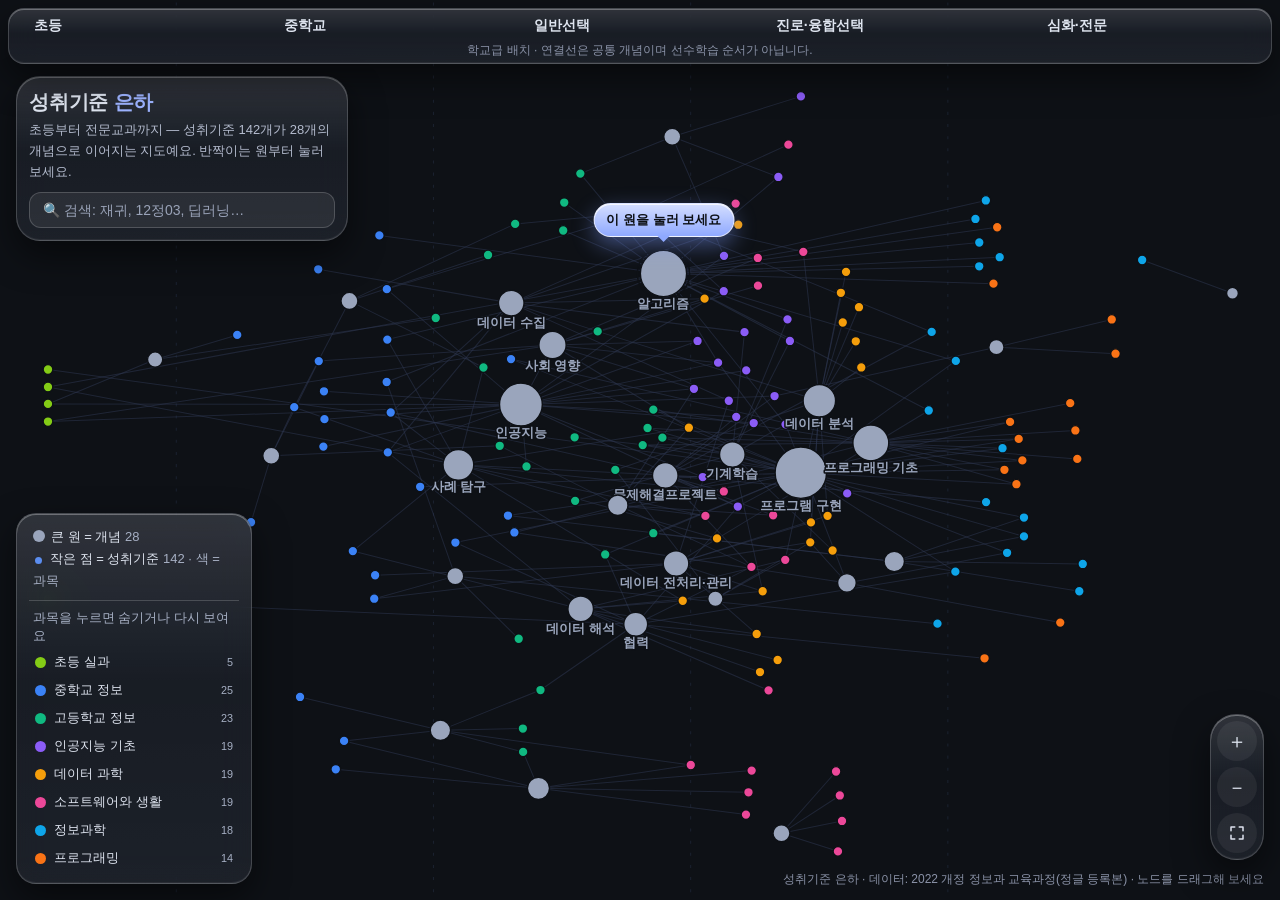
==== commit 299c3b83: "feat(std-map): 첫 안내·리퀴드 글래스·닐슨 사용성 개선 (v1.4) - 처음 화면: '알고리즘' 원 반짝 고리 + '이 원을 눌러 보세요' 말풍선 - 떠 있는 요소(학" ====
--- a/std-map/index.html
+++ b/std-map/index.html
@@ -7,123 +7,204 @@
 <meta name="description" content="중학교 정보부터 고등학교 7과목까지, 성취기준 137개가 개념으로 이어지는 인터랙티브 지식 그래프">
 <meta name="theme-color" content="#0E1116">
 <style>
-/* 옵시디언 그래프 뷰 무드 — 어두운 우주에 과목색 별들 */
+/* 옵시디언 그래프 뷰 무드 — 어두운 우주에 과목색 별들.
+   그래프 위에 떠 있는 것(학교급 띠·제목·범례·확대 버튼·상세 패널·안내 말풍선)만 리퀴드 글래스. */
 :root{
   --bg:#0E1116; --panel:#161B24; --panel2:#1D2430; --line:#2A3342;
-  --ink:#DEE4EF; --dim:#8B93A8; --tag:#9AA5BC; --accent:#7C9BFF;
+  --ink:#DEE4EF; --dim:#8B93A8; --tag:#9AA5BC; --accent:#7C9BFF; --accent-hi:#9DB3FF;
+  /* 리퀴드 글래스: 어두운 바탕색을 깔고(대비 확보) 위에 빛 그라데이션 + 가장자리 반사 */
+  --glass-base:rgba(20,25,34,.62);
+  --glass-strong:rgba(20,25,34,.9);
+  --glass-sheen:linear-gradient(180deg,rgba(255,255,255,.13),rgba(255,255,255,.03) 46%,rgba(255,255,255,.05));
+  --glass-edge:rgba(255,255,255,.18);
+  --glass-shadow:inset 0 1px 0 rgba(255,255,255,.3),inset 0 -1px 0 rgba(255,255,255,.06),0 14px 34px rgba(0,0,0,.5);
+  --glass-blur:blur(16px) saturate(1.45);
 }
 *{margin:0;padding:0;box-sizing:border-box}
 html,body{height:100%;overflow:hidden}
 body{background:var(--bg);color:var(--ink);font-family:'Pretendard','Malgun Gothic',-apple-system,sans-serif}
 #stage{position:fixed;inset:0;cursor:grab}
 #stage:active{cursor:grabbing}
-
-/* 좌상단: 타이틀·검색 */
-#hud{position:fixed;top:18px;left:20px;z-index:10;max-width:340px;pointer-events:none}
-#hud>*{pointer-events:auto}
+button{font-family:inherit}
+button:focus-visible,input:focus-visible{outline:2px solid var(--accent-hi);outline-offset:2px}
+
+.glass{background:var(--glass-sheen),var(--glass-base);border:1px solid var(--glass-edge);box-shadow:var(--glass-shadow);
+  -webkit-backdrop-filter:var(--glass-blur);backdrop-filter:var(--glass-blur)}
+@supports not ((backdrop-filter:blur(1px)) or (-webkit-backdrop-filter:blur(1px))){
+  .glass{background:var(--glass-sheen),var(--panel)}
+}
+
+/* 상단: 학교급 띠 — 라벨은 그래프의 실제 열 위치를 따라 움직인다(updateTiers) */
+#tierGuide{position:fixed;top:8px;left:8px;right:8px;z-index:11;border-radius:16px;padding:8px 12px 7px;height:56px}
+#tierLabels{position:relative;height:20px}
+#tierLabels span{position:absolute;top:0;transform:translateX(-50%);font-size:14px;font-weight:700;white-space:nowrap;color:var(--ink)}
+#tierGuide p{font-size:12px;color:var(--dim);text-align:center;margin-top:5px;white-space:nowrap;overflow:hidden;text-overflow:ellipsis}
+
+/* 좌상단: 제목·검색 (내부 둥글기 12 + 여백 12 = 바깥 24) */
+#hud{position:fixed;top:76px;left:16px;z-index:10;width:332px;padding:12px;border-radius:24px}
 #hud h1{font-size:20px;font-weight:900;letter-spacing:-.01em}
-#hud h1 b{color:var(--accent)}
-#hud .hook{font-size:13px;color:var(--dim);margin:4px 0 10px;line-height:1.6}
-#search{width:280px;padding:9px 13px;border-radius:10px;border:1px solid var(--line);
-  background:var(--panel);color:var(--ink);font-family:inherit;font-size:14px}
+#hud h1 b{color:var(--accent-hi)}
+#hud .hook{font-size:13px;color:#B4BCCE;margin:4px 0 10px;line-height:1.6}
+#search{width:100%;padding:9px 13px;border-radius:12px;border:1px solid var(--glass-edge);
+  background:rgba(255,255,255,.07);color:var(--ink);font-family:inherit;font-size:14px}
+#search::placeholder{color:#9AA3B8}
 #search:focus{outline:2px solid var(--accent);border-color:transparent}
-#searchHint{font-size:12px;color:var(--dim);margin-top:5px}
-
-/* 좌하단: 과목 범례(토글 필터) */
-#legend{position:fixed;left:20px;bottom:18px;z-index:10;background:rgba(22,27,36,.92);
-  border:1px solid var(--line);border-radius:12px;padding:12px 14px;display:flex;flex-direction:column;gap:6px}
+#searchHint{font-size:13px;color:#B4BCCE;margin-top:6px}
+#searchHint:empty{display:none}
+#searchResults{max-height:35vh;overflow-y:auto;border-radius:12px;margin-top:6px}
+#searchResults:empty{display:none}
+.search-hit{display:block;width:100%;padding:11px 12px;text-align:left;background:var(--glass-strong);border:0;border-bottom:1px solid var(--line);color:var(--ink);font:inherit;font-size:14px;cursor:pointer;line-height:1.6}
+.search-hit small{display:block;color:#A7B0C4;font-size:13px}.search-hit:hover{background:var(--panel2)}
+.suggest{font-size:13px;color:#B4BCCE;margin-top:8px}
+.suggest .chips{margin-top:6px}
+
+/* 처음 안내: '알고리즘' 원 위 말풍선 (위치는 placeCoach가 그래프 좌표에서 계산) */
+#coach{position:fixed;z-index:9;left:0;top:0;padding:7px 12px;border-radius:99px;font-size:13px;font-weight:700;color:#0E1116;white-space:nowrap;
+  background:linear-gradient(180deg,#D4DEFF,#8FA9FF);border:1px solid rgba(255,255,255,.65);
+  box-shadow:inset 0 1px 0 rgba(255,255,255,.75),0 8px 22px rgba(124,155,255,.45);pointer-events:none;transform:translate(-50%,-100%)}
+#coach::after{content:"";position:absolute;left:50%;bottom:-6px;margin-left:-6px;border:6px solid transparent;border-bottom:0;border-top-color:#8FA9FF}
+#coach.below{transform:translate(-50%,0)}
+#coach.below::after{bottom:auto;top:-6px;border-top:0;border-bottom:6px solid #D4DEFF;border-top-color:transparent}
+#coach[hidden]{display:none}
+.coach-ring{fill:none;stroke:var(--accent-hi);stroke-width:3;pointer-events:none;transform-box:fill-box;transform-origin:center;animation:coach 1.7s ease-out infinite}
+@keyframes coach{0%{opacity:.95;transform:scale(1)}100%{opacity:0;transform:scale(1.9)}}
+
+/* 좌하단: 읽는 법 + 과목 범례(누르면 숨기기) (내부 8 + 여백 12 = 바깥 20) */
+#legend{position:fixed;left:16px;bottom:16px;z-index:10;border-radius:20px;padding:12px;width:236px}
+#legendToggle{display:none}
+.lg-key{font-size:13px;line-height:1.7;padding:0 4px 8px;border-bottom:1px solid var(--glass-edge);margin-bottom:8px}
+.lg-key i{display:inline-block;border-radius:50%;vertical-align:-1px;margin-right:6px}
+.lg-key small{color:#A7B0C4;font-size:13px}
+.lg-hint{font-size:13px;color:#A7B0C4;padding:0 4px 4px}
+#legendList{display:flex;flex-direction:column;gap:2px}
 .lg{display:flex;align-items:center;gap:8px;font-size:13px;cursor:pointer;border:none;background:none;
-  color:var(--ink);font-family:inherit;padding:2px 4px;border-radius:6px;text-align:left}
-.lg:hover{background:var(--panel2)}
+  color:var(--ink);padding:4px 6px;border-radius:8px;text-align:left;width:100%}
+.lg:hover{background:rgba(255,255,255,.08)}
 .lg .sw{width:11px;height:11px;border-radius:50%;flex-shrink:0}
-.lg.off{opacity:.32}
-.lg small{color:var(--dim)}
-#legend .lg-tag .sw{background:var(--tag)}
-
-/* 우측: 상세 패널 */
-#panel{position:fixed;top:0;right:0;bottom:0;width:min(340px,88vw);z-index:20;
-  background:var(--panel);border-left:1px solid var(--line);padding:22px 20px;overflow-y:auto;
-  transform:translateX(100%);transition:transform .25s ease}
-#panel.on{transform:none}
-#panelClose{position:absolute;top:14px;right:14px;background:none;border:1px solid var(--line);
-  color:var(--dim);border-radius:8px;width:30px;height:30px;cursor:pointer;font-size:14px}
-#panelClose:hover{color:var(--ink);border-color:var(--accent)}
-.p-eyebrow{font-size:12px;letter-spacing:.14em;color:var(--dim);text-transform:uppercase}
+.lg small{color:#A7B0C4;margin-left:auto}
+.lg.off{opacity:.45}.lg.off .sw{background:transparent!important;box-shadow:inset 0 0 0 1.5px var(--dim)}
+.lg.off .nm{text-decoration:line-through}
+#hiddenNote{display:flex;align-items:center;justify-content:space-between;gap:8px;font-size:13px;color:#FFD27A;margin-top:8px;padding:6px 6px 0;border-top:1px solid var(--glass-edge)}
+#hiddenNote[hidden]{display:none}
+#hiddenNote button{font-size:13px;color:var(--ink);background:rgba(255,255,255,.1);border:1px solid var(--glass-edge);border-radius:99px;padding:3px 10px;cursor:pointer}
+
+/* 우하단: 확대·축소·전체 보기 */
+#zoomCtl{position:fixed;right:16px;bottom:40px;z-index:10;display:flex;flex-direction:column;gap:6px;padding:6px;border-radius:26px}
+#zoomCtl button{width:40px;height:40px;border-radius:20px;border:0;background:rgba(255,255,255,.06);color:var(--ink);font-size:20px;line-height:1;cursor:pointer;display:grid;place-items:center}
+#zoomCtl button:hover{background:rgba(255,255,255,.16)}
+#zoomCtl svg{width:18px;height:18px;stroke:currentColor;fill:none;stroke-width:2;stroke-linecap:round;stroke-linejoin:round}
+body:has(#panel.on) #zoomCtl{right:362px}
+
+/* 우측: 상세 패널 (글이 많아 유리를 더 불투명하게 — 가독성 우선) */
+#panel{position:fixed;top:76px;right:8px;bottom:8px;width:min(340px,88vw);z-index:20;border-radius:20px;
+  background:var(--glass-sheen),var(--glass-strong);padding:16px 20px 22px;overflow-y:auto;
+  transform:translateX(calc(100% + 16px));transition:transform .25s ease;visibility:hidden}
+#panel.on{transform:none;visibility:visible}
+#panelClose{position:absolute;top:14px;right:14px;background:rgba(255,255,255,.06);border:1px solid var(--glass-edge);
+  color:var(--ink);border-radius:10px;width:32px;height:32px;cursor:pointer;font-size:14px}
+#panelClose:hover{border-color:var(--accent)}
+#panelNav{display:flex;gap:8px;margin:0 40px 12px 0}
+#panelNav button{min-height:36px;padding:6px 12px;color:var(--ink);background:rgba(255,255,255,.06);border:1px solid var(--glass-edge);border-radius:10px;cursor:pointer}
+#goBack:disabled{opacity:.4;cursor:default}
+#trail{font-size:13px;color:var(--dim);line-height:1.6;margin-bottom:12px;overflow-wrap:anywhere}
+.p-eyebrow{font-size:13px;letter-spacing:.08em;color:#A7B0C4}
 .p-code{font-size:19px;font-weight:900;margin:4px 0 2px;font-variant-numeric:tabular-nums}
 .p-subj{display:inline-flex;align-items:center;gap:7px;font-size:13px;font-weight:700;
   border:1px solid var(--line);border-radius:99px;padding:4px 12px;margin:8px 0}
 .p-subj .sw{width:9px;height:9px;border-radius:50%}
-.p-domain{font-size:12.5px;color:var(--dim);margin-bottom:10px}
+.p-domain{font-size:13px;color:#A7B0C4;margin-bottom:10px;line-height:1.6}
+.p-how{font-size:13px;line-height:1.6;color:var(--ink);background:rgba(124,155,255,.12);border:1px solid rgba(124,155,255,.35);border-radius:12px;padding:9px 12px;margin:4px 0 6px}
 .p-text{font-size:15px;line-height:1.8;background:var(--panel2);border-radius:12px;padding:14px 16px}
-.p-sec{font-size:12px;letter-spacing:.12em;color:var(--dim);text-transform:uppercase;margin:18px 0 8px}
+.p-sec{font-size:13px;letter-spacing:.06em;color:#A7B0C4;margin:18px 0 8px}
 .chips{display:flex;flex-wrap:wrap;gap:7px}
-.chip{font-size:12.5px;border:1px solid var(--line);border-radius:99px;padding:4px 11px;
-  background:none;color:var(--ink);cursor:pointer;font-family:inherit}
-.chip:hover{border-color:var(--accent);color:var(--accent)}
+.chip{font-size:13px;border:1px solid var(--line);border-radius:99px;padding:4px 11px;
+  background:rgba(255,255,255,.04);color:var(--ink);cursor:pointer}
+.chip:hover{border-color:var(--accent);color:var(--accent-hi)}
 .p-list{display:flex;flex-direction:column;gap:6px}
 .p-item{display:flex;gap:8px;align-items:flex-start;font-size:13px;line-height:1.55;
-  background:none;border:none;color:var(--ink);cursor:pointer;font-family:inherit;text-align:left;
+  background:none;border:none;color:var(--ink);cursor:pointer;text-align:left;
   padding:7px 9px;border-radius:9px}
 .p-item:hover{background:var(--panel2)}
 .p-item .sw{width:8px;height:8px;border-radius:50%;flex-shrink:0;margin-top:5px}
 .p-item b{font-variant-numeric:tabular-nums;font-weight:800;white-space:nowrap}
+#sheetToggle,#sheetTitle{display:none}
 
 /* 그래프 요소 */
-.band-label{fill:#4A5878;font-size:16px;font-weight:900;letter-spacing:.18em}
-.band-arrow{fill:#242D40;font-size:14px}
+.band-label,.band-arrow{display:none}
 .band-sep{stroke:#1B2230;stroke-dasharray:3 9}
 .lk{stroke:#2E3850;stroke-width:1;stroke-opacity:.55}
-.nd{cursor:pointer}
+.nd{cursor:pointer;outline:none}
 .nd circle{stroke:#0E1116;stroke-width:1.4}
-.nd text{fill:var(--dim);font-size:9px;pointer-events:none;font-family:'Pretendard','Malgun Gothic',sans-serif}
+.nd text{fill:var(--dim);font-size:9px;pointer-events:none;font-family:'Pretendard','Malgun Gothic',sans-serif;
+  paint-order:stroke;stroke:var(--bg);stroke-width:3px;stroke-linejoin:round}
 .nd.tag text{fill:var(--tag);font-size:11px;font-weight:700}
+.nd:focus-visible circle{stroke:var(--accent-hi);stroke-width:3;vector-effect:non-scaling-stroke}
+.nd.selected circle{stroke:var(--ink);stroke-width:3;vector-effect:non-scaling-stroke}
 .faded{opacity:.08}
 .lk.hl{stroke:var(--accent);stroke-opacity:.9;stroke-width:1.6}
-footer{position:fixed;right:16px;bottom:12px;z-index:5;font-size:11.5px;color:var(--dim)}
-@media (prefers-reduced-motion:reduce){#panel{transition:none}}
-#resetView{margin-top:10px;padding:9px 14px;border:1px solid var(--line);border-radius:10px;background:var(--panel);color:var(--ink);cursor:pointer}
-#searchResults{max-height:35vh;overflow-y:auto;background:var(--panel);border-radius:10px;margin-top:6px;width:min(340px,calc(100vw - 40px))}
-.search-hit{display:block;width:100%;padding:12px;text-align:left;background:none;border:0;border-bottom:1px solid var(--line);color:var(--ink);font:inherit;font-size:14px;cursor:pointer;line-height:1.6}
-.search-hit small{display:block;color:var(--dim);font-size:13px}.search-hit:hover{background:var(--panel2)}
-button:focus-visible{outline:2px solid var(--accent);outline-offset:2px}
-.nd.selected circle{stroke:var(--ink);stroke-width:3;vector-effect:non-scaling-stroke}
-.nd text{paint-order:stroke;stroke:var(--bg);stroke-width:3px;stroke-linejoin:round}
-#tierGuide{position:fixed;top:0;left:0;right:0;z-index:11;background:var(--bg);border-bottom:1px solid var(--line);padding:10px 16px}
-#tierGuide>div{display:grid;grid-template-columns:repeat(5,1fr);text-align:center;gap:8px;font-size:14px;font-weight:700}
-#tierGuide p{font-size:12px;color:var(--dim);text-align:center;margin-top:6px}
-#hud{top:82px}.band-label,.band-arrow{display:none}
-#panel{top:72px;padding-top:16px;visibility:hidden}#panel.on{visibility:visible}
-#panelNav{display:flex;gap:8px;margin:0 40px 12px 0}
-#panelNav button{min-height:36px;padding:6px 12px;color:var(--ink);background:var(--panel2);border:1px solid var(--line);border-radius:8px;cursor:pointer}
-#goBack:disabled{opacity:.4;cursor:default}#trail{font-size:13px;color:var(--dim);line-height:1.6;margin-bottom:12px;overflow-wrap:anywhere}
-#sheetToggle,#sheetTitle{display:none}
+footer{position:fixed;right:16px;bottom:12px;z-index:5;font-size:12px;color:var(--dim)}
+body:has(#panel.on) footer{display:none}
+
+@media (prefers-reduced-motion:reduce){
+  #panel{transition:none}
+  .coach-ring{animation:none;opacity:1;stroke-width:4}
+}
+
+/* 휴대폰·좁은 화면 */
 @media(max-width:760px){
- #tierGuide{padding:8px}#tierGuide>div{font-size:12px;gap:4px}#tierGuide p{font-size:11px;line-height:1.4}
- #hud{top:82px;left:12px;max-width:calc(100vw - 24px)}#hud .hook{max-width:300px;font-size:12px}
- #panel{top:auto;left:0;right:0;bottom:0;width:100%;height:52dvh;border:1px solid var(--line);border-radius:16px 16px 0 0;padding:12px 16px;transform:translateY(100%);overflow:hidden;display:flex;flex-direction:column}
- #panel.on{transform:none}#panelContent{min-height:0;overflow-y:auto;overscroll-behavior:contain;padding-bottom:env(safe-area-inset-bottom)}
- #sheetToggle{display:block}#sheetTitle{display:none}#panel.folded #sheetTitle{display:block}#sheetTitle{font-size:15px;font-weight:700;margin-bottom:8px;overflow-wrap:anywhere}
+ :root{--glass-blur:blur(8px) saturate(1.3)}
+ #tierGuide{top:6px;left:6px;right:6px;height:50px;padding:7px 8px 6px;border-radius:14px}
+ #tierLabels span{font-size:12px}
+ #tierGuide p{font-size:11px}
+ #hud{top:64px;left:8px;right:8px;width:auto;padding:10px;border-radius:22px}
+ #hud .hook{font-size:13px;margin-bottom:8px}
+ #legend{left:8px;bottom:8px;width:auto;max-width:calc(100vw - 80px);padding:6px;border-radius:20px}
+ #legendToggle{display:flex;align-items:center;gap:6px;min-height:40px;padding:0 12px;border-radius:14px;border:0;background:none;color:var(--ink);font-size:14px;font-weight:700;cursor:pointer}
+ #legendBody{display:none;max-height:48vh;overflow-y:auto;padding:6px 6px 4px}
+ #legend.open #legendBody{display:block}
+ #zoomCtl{right:8px;bottom:8px}
+ #zoomCtl button{width:40px;height:40px}
+ footer{display:none}
+ #panel{top:auto;left:0;right:0;bottom:0;width:100%;height:52dvh;border-radius:20px 20px 0 0;padding:12px 16px;transform:translateY(100%);overflow:hidden;display:flex;flex-direction:column}
+ #panel.on{transform:none}
+ #panelContent{min-height:0;overflow-y:auto;overscroll-behavior:contain;padding-bottom:env(safe-area-inset-bottom)}
+ #sheetToggle{display:block}#panel.folded #sheetTitle{display:block}#sheetTitle{font-size:15px;font-weight:700;margin-bottom:8px;overflow-wrap:anywhere}
  #panel.folded{height:auto;max-height:30dvh}#panel.folded #panelContent{display:none}
- #legend{max-height:24vh;overflow-y:auto;left:12px;bottom:12px}body:has(#panel.on) #legend,body:has(#panel.on) footer{display:none}
+ body:has(#panel.on) #legend,body:has(#panel.on) #zoomCtl{display:none}
 }
 </style>
 </head>
 <body>
-<svg id="stage"></svg>
-<div id="tierGuide" aria-label="학교급 안내"><div><span>초등</span><span>중학교</span><span>일반선택</span><span>진로·융합선택</span><span>심화·전문</span></div><p>전체 보기의 학교급 배치 · 연결선은 공통 개념이며 선수학습 순서가 아닙니다.</p></div>
-
-<div id="hud">
+<svg id="stage" aria-label="성취기준과 개념을 잇는 그래프"></svg>
+<div id="tierGuide" class="glass" aria-label="학교급 안내"><div id="tierLabels"></div><p>학교급 배치 · 연결선은 공통 개념이며 선수학습 순서가 아닙니다.</p></div>
+
+<div id="hud" class="glass">
   <h1>성취기준 <b>은하</b></h1>
   <p class="hook">중1의 '변수'는 어디까지 여행할까?<br>왼쪽 중학교에서 오른쪽 전문교과까지 — 성취기준 137개가 28개의 개념으로 이어집니다. 별을 끌어보세요.</p>
   <input aria-label="개념 또는 성취기준 검색" id="search" type="search" placeholder="🔍 검색: 재귀, 12정03, 딥러닝…" autocomplete="off">
   <div id="searchHint" role="status"></div>
   <div id="searchResults" aria-label="검색 결과"></div>
-  <button id="resetView">전체 은하로</button>
 </div>
 
-<div id="legend"></div>
-
-<aside id="panel" aria-live="polite">
+<div id="coach" hidden>이 원을 눌러 보세요</div>
+
+<div id="legend" class="glass">
+  <button id="legendToggle" aria-expanded="false" aria-controls="legendBody">범례·과목 ▴</button>
+  <div id="legendBody">
+    <div class="lg-key"></div>
+    <div class="lg-hint">과목을 누르면 숨기거나 다시 보여요</div>
+    <div id="legendList"></div>
+    <div id="hiddenNote" hidden><span></span><button id="showAll">모두 보기</button></div>
+  </div>
+</div>
+
+<div id="zoomCtl" class="glass" role="group" aria-label="지도 확대·축소">
+  <button id="zoomIn" aria-label="확대" title="확대">＋</button>
+  <button id="zoomOut" aria-label="축소" title="축소">－</button>
+  <button id="resetView" aria-label="처음 화면으로 (검색·숨김·선택 모두 해제)" title="처음 화면으로"><svg viewBox="0 0 24 24"><path d="M4 9V4h5M20 9V4h-5M4 15v5h5M20 15v5h-5"/></svg></button>
+</div>
+
+<aside id="panel" class="glass" aria-live="polite">
   <div id="panelNav"><button id="goBack" disabled>이전으로</button><button id="sheetToggle" aria-expanded="true" aria-controls="panelContent">접기</button></div>
   <div id="sheetTitle"></div>
   <div id="panelContent"><div id="trail" aria-label="탐색 경로"></div><div id="panelBody"></div></div>
@@ -138,12 +219,15 @@
 'use strict';
 (function(){
 const G = window.STD_GRAPH;
-document.querySelector('#hud .hook').textContent='초등부터 전문교과까지 — 성취기준 '+G.nodes.filter(n=>n.type==='std').length+'개가 '+G.nodes.filter(n=>n.type==='tag').length+'개의 개념으로 이어집니다. 별을 선택해 보세요.';
+const STD_N = G.nodes.filter(n=>n.type==='std').length, TAG_N = G.nodes.filter(n=>n.type==='tag').length;
+document.querySelector('#hud .hook').textContent='초등부터 전문교과까지 — 성취기준 '+STD_N+'개가 '+TAG_N+'개의 개념으로 이어지는 지도예요. 반짝이는 원부터 눌러 보세요.';
 const SUBJ = Object.fromEntries(G.subjects.map(s=>[s.id,s]));
 const $ = s=>document.querySelector(s);
 const esc = s=>String(s).replace(/[&<>"']/g,m=>({'&':'&amp;','<':'&lt;','>':'&gt;','"':'&quot;',"'":'&#39;'}[m]));
+const reduceMotion = ()=>matchMedia('(prefers-reduced-motion:reduce)').matches;
 
 const W = innerWidth, H = innerHeight;
+const MOB = W<=760;
 const GW = Math.max(1320, W), GH = Math.max(780, H);
 const svg = d3.select('#stage').attr('viewBox',[0,0,W,H]);
 const root = svg.append('g');
@@ -160,6 +244,7 @@
 
 /* 학교급 밴드 — 왼쪽 중학교에서 출발해 오른쪽으로 갈수록 깊어진다 */
 const TIERS = ['초등','중학교','일반선택','진로·융합선택','심화·전문'];
+const TIERS_SHORT = ['초등','중학교','일반','진로·융합','심화·전문'];
 const tierOfLevel = lv => lv==='초등학교' ? 0
   : lv==='중학교' ? 1
   : lv.includes('일반') ? 2
@@ -179,7 +264,7 @@
   .force('y', d3.forceY(GH/2).strength(.1))
   .force('collide', d3.forceCollide().radius(d=>d.type==='tag'?rOf(d)+16:rOf(d)+4).strength(.9));
 
-/* 배경 가이드: 단계 라벨 + 경계선 (그래프 좌표계 — 팬·줌을 따라감) */
+/* 배경 가이드: 경계선 (그래프 좌표계 — 팬·줌을 따라감). 라벨은 상단 유리 띠가 맡는다 */
 const bands = root.append('g');
 TIERS.forEach((t,i)=>{
   bands.append('text').attr('class','band-label')
@@ -192,17 +277,54 @@
       .attr('x',sepX).attr('y',GH*.07).attr('text-anchor','middle').text('⟶');
   }
 });
+const tierLabels = TIERS.map((t,i)=>{ const s=document.createElement('span'); s.textContent=MOB?TIERS_SHORT[i]:t; $('#tierLabels').appendChild(s); return s; });
+function updateTiers(t){
+  const box=$('#tierLabels').getBoundingClientRect();
+  tierLabels.forEach((s,i)=>{
+    const x=t.applyX(tierX(i))-box.left, half=s.offsetWidth/2;
+    // 가장자리 열(초등·심화)은 글자가 띠 밖으로 잘리지 않게 안쪽으로 붙이고, 아예 화면 밖이면 숨긴다
+    s.style.left=Math.min(Math.max(x,half),box.width-half)+'px';
+    s.style.visibility=(x<-half||x>box.width+half)?'hidden':'visible';
+  });
+}
 
 const lk = root.append('g').selectAll('line').data(links).join('line').attr('class','lk');
 const nd = root.append('g').selectAll('g').data(nodes).join('g')
   .attr('class',d=>'nd'+(d.type==='tag'?' tag':''))
   .call(d3.drag()
     .on('start',(e,d)=>{ if(!e.active) sim.alphaTarget(.25).restart(); d.fx=d.x; d.fy=d.y; })
-    .on('drag',(e,d)=>{ d.fx=e.x; d.fy=e.y; })
+    .on('drag',(e,d)=>{ d.fx=e.x; d.fy=e.y; placeCoach(); })
     .on('end',(e,d)=>{ if(!e.active) sim.alphaTarget(0); d.fx=null; d.fy=null; }));
 nd.append('circle').attr('r',rOf).attr('fill',colorOf);
 nd.append('text').attr('dy',d=>rOf(d)+11).attr('text-anchor','middle')
   .text(d=>d.type==='tag'?d.label:d.id.replace(/\[|\]/g,''));
+/* 키보드: 개념 원(28개)만 Tab으로 이동 — 성취기준은 개념 패널 목록에서 고른다 */
+nd.filter(d=>d.type==='tag')
+  .attr('tabindex',0).attr('role','button')
+  .attr('aria-label',d=>'개념 '+d.label+', 성취기준 '+d.deg+'개')
+  .on('keydown',(e,d)=>{ if(e.key==='Enter'||e.key===' '){ e.preventDefault(); focusNode(d); } });
+
+/* 처음 안내: '알고리즘' 원에 반짝이는 고리 + 말풍선 (원을 고르거나 검색하면 사라짐) */
+const COACH_ID = 'tag:알고리즘';
+let coachOn = byId.has(COACH_ID);
+if(coachOn) nd.filter(d=>d.id===COACH_ID).insert('circle',':first-child').attr('class','coach-ring').attr('r',d=>rOf(d)+3);
+function placeCoach(){
+  const el=$('#coach');
+  if(!coachOn){ el.hidden=true; return; }
+  const n=byId.get(COACH_ID), t=d3.zoomTransform(svg.node());
+  const x=t.applyX(n.x), y=t.applyY(n.y), r=(rOf(n)+3)*t.k;
+  const hudBottom=$('#hud').getBoundingClientRect().bottom;
+  const off = x<0||x>W||y<0||y>H;
+  el.hidden=off || nd.filter(d=>d.id===COACH_ID).style('display')==='none';
+  const above = y-r-12 > hudBottom+40 || x > $('#hud').getBoundingClientRect().right+90;
+  el.classList.toggle('below',!above);
+  el.style.left=x+'px';
+  el.style.top=(above ? y-r-10 : y+r+10)+'px';
+}
+function dismissCoach(){
+  if(!coachOn) return;
+  coachOn=false; nd.selectAll('.coach-ring').remove(); placeCoach();
+}
 
 sim.on('tick',()=>{
   lk.attr('x1',d=>d.source.x).attr('y1',d=>d.source.y).attr('x2',d=>d.target.x).attr('y2',d=>d.target.y);
@@ -210,34 +332,35 @@
 });
 
 let selectedId = null;
+// 개념 이름은 확대 정도에 따라 연결이 많은 것부터 — 휴대폰처럼 많이 줄인 화면에서 이름끼리 겹치지 않게
+const tagLabelMin = k => k>=1.4 ? 0 : k>=.8 ? 8 : k>=.5 ? 13 : 18;
 function updateLabels(){
  const k=d3.zoomTransform(svg.node()).k;
- nd.select('text').style('display',d=>d.id===selectedId || (d.type==='tag' ? k>=1.4 || d.deg>=8 : k>=1.8) ? null:'none')
+ nd.select('text').style('display',d=>d.id===selectedId || (d.type==='tag' ? d.deg>=tagLabelMin(k) : k>=1.8) ? null:'none')
    .style('font-size',d=>((d.id===selectedId?15:d.type==='tag'?13:12)/k)+'px');
  nd.classed('selected',d=>d.id===selectedId);
 }
 /* 줌·팬 */
 const zoom = d3.zoom().scaleExtent([.25,5]).on('zoom',e=>{
   root.attr('transform',e.transform);
-  updateLabels();
+  updateLabels(); updateTiers(e.transform); placeCoach();
 });
 svg.call(zoom);
 updateLabels();
 
-/* 초기: 애니 없이 안정화 → 그래프 전체를 화면에 fit(줌아웃). 모바일에서 노드가 화면 밖으로 나가는 문제 해소 */
+/* 초기: 애니 없이 안정화 → 그래프 전체를 화면에 fit. 위·아래 떠 있는 유리 상자가 가리는 띠는 실제 높이로 피한다 */
 function fitView(animate){
   const xs=nodes.map(n=>n.x), ys=nodes.map(n=>n.y);
   const x0=Math.min(...xs),x1=Math.max(...xs),y0=Math.min(...ys),y1=Math.max(...ys);
   const gw=Math.max(1,x1-x0), gh=Math.max(1,y1-y0);
-  const mob = W<600;
-  const pad = mob ? 14 : 48;
-  // 모바일: 상단 훅·하단 범례가 가리는 띠를 피해 가용 세로 영역 안에 맞춘다
-  const top = mob ? 150 : pad, bot = mob ? 118 : pad;
-  const availW = W-pad*2, availH = H-top-bot;
+  const pad = MOB ? 14 : 48;
+  const top = MOB ? $('#hud').getBoundingClientRect().bottom+10 : $('#tierGuide').getBoundingClientRect().bottom+16;
+  const bot = MOB ? H-Math.min($('#legend').getBoundingClientRect().top,$('#zoomCtl').getBoundingClientRect().top)+10 : 32;
+  const availW = W-pad*2, availH = Math.max(120, H-top-bot);
   const k = Math.min(availW/gw, availH/gh, 1.4);
   const cx = pad + availW/2, cy = top + availH/2;
   const tr = d3.zoomIdentity.translate(cx-(x0+gw/2)*k, cy-(y0+gh/2)*k).scale(k);
-  (animate ? svg.transition().duration(450) : svg).call(zoom.transform, tr);
+  (animate && !reduceMotion() ? svg.transition().duration(450) : svg).call(zoom.transform, tr);
 }
 sim.stop();
 for(let i=0;i<320;i++) sim.tick();
@@ -263,19 +386,32 @@
   const vis = d=> d.type==='tag' ? [...neighbors.get(d.id)].some(x=>!hidden.has(byId.get(x).subject)) : !hidden.has(d.subject);
   nd.style('display',d=>vis(d)?null:'none');
   lk.style('display',l=>(vis(l.source)&&vis(l.target))?null:'none');
-}
-const lg = $('#legend');
+  syncLegend(); placeCoach();
+}
+const lg = $('#legendList');
+$('#legend .lg-key').innerHTML=`<i style="width:12px;height:12px;background:var(--tag)"></i>큰 원 = 개념 <small>${TAG_N}</small><br>`+
+  `<i style="width:7px;height:7px;background:#5B8DEF;margin-left:2px;margin-right:8px"></i>작은 점 = 성취기준 <small>${STD_N} · 색 = 과목</small>`;
 G.subjects.forEach(s=>{
   const b=document.createElement('button');
   b.className='lg';
-  b.innerHTML=`<span class="sw" style="background:${s.color}"></span>${esc(s.name)} <small>${nodes.filter(n=>n.subject===s.id).length}</small>`;
-  b.onclick=()=>{ hidden.has(s.id)?hidden.delete(s.id):hidden.add(s.id); b.classList.toggle('off'); applyFilter(); };
+  b.setAttribute('aria-pressed','true');
+  b.title=s.name+' 숨기기/보이기';
+  b.innerHTML=`<span class="sw" style="background:${s.color}"></span><span class="nm">${esc(s.name)}</span><small>${nodes.filter(n=>n.subject===s.id).length}</small>`;
+  b.onclick=()=>{ hidden.has(s.id)?hidden.delete(s.id):hidden.add(s.id); applyFilter(); };
   lg.appendChild(b);
 });
-const tagLg=document.createElement('div');
-tagLg.className='lg lg-tag'; tagLg.style.cursor='default';
-tagLg.innerHTML=`<span class="sw"></span>개념 <small>${nodes.filter(n=>n.type==='tag').length}</small>`;
-lg.appendChild(tagLg);
+function syncLegend(){
+  [...lg.querySelectorAll('button')].forEach((b,i)=>{ const off=hidden.has(G.subjects[i].id); b.classList.toggle('off',off); b.setAttribute('aria-pressed',String(!off)); });
+  $('#hiddenNote').hidden=!hidden.size;
+  $('#hiddenNote span').textContent=hidden.size+'과목 숨김';
+  $('#legendToggle').textContent=(hidden.size?'범례·과목 ('+hidden.size+'개 숨김) ':'범례·과목 ')+($('#legend').classList.contains('open')?'▾':'▴');
+}
+$('#showAll').onclick=()=>{ hidden.clear(); applyFilter(); };
+$('#legendToggle').onclick=()=>{ const open=$('#legend').classList.toggle('open'); $('#legendToggle').setAttribute('aria-expanded',String(open)); syncLegend(); };
+
+/* 확대·축소 버튼 */
+$('#zoomIn').onclick=()=>svg.interrupt().transition().duration(reduceMotion()?0:200).call(zoom.scaleBy,1.4);
+$('#zoomOut').onclick=()=>svg.interrupt().transition().duration(reduceMotion()?0:200).call(zoom.scaleBy,1/1.4);
 
 /* 상세 패널 */
 const visits=[];
@@ -286,15 +422,15 @@
  $('#trail').textContent=[...visits.map(v=>v.id),selectedId].filter(Boolean).slice(-4).map(id=>byId.get(id)?.label||id).join(' → ');
 }
 function focusNode(d){
+ dismissCoach();
  if(selectedId!==d.id){visits.push(snapshot());if(visits.length>50)visits.shift();}
  sim.stop();
   selectedId=d.id;
   if(d.type==='std') hidden.delete(d.subject);
   else neighbors.get(d.id).forEach(id=>hidden.delete(byId.get(id).subject));
-  [...lg.querySelectorAll('button')].forEach((b,i)=>b.classList.toggle('off',hidden.has(G.subjects[i].id)));
   applyFilter(); updateLabels();
   $('#searchResults').replaceChildren();
-  svg.interrupt().transition().duration(matchMedia('(prefers-reduced-motion:reduce)').matches?0:250).call(zoom.transform,
+  svg.interrupt().transition().duration(reduceMotion()?0:250).call(zoom.transform,
     d3.zoomIdentity.translate(W/2-(W>760?170:0)-d.x*1.8, (W>760?H/2:H*.38)-d.y*1.8).scale(1.8));
   openPanel(d);
   highlight(d.id);
@@ -318,6 +454,7 @@
     body.innerHTML=`<div class="p-eyebrow">개념</div>
       <div class="p-code"># ${esc(d.label)}</div>
       <div class="p-domain">${stds.length}개 성취기준이 이 개념으로 이어집니다 — 중학교에서 고등학교까지.</div>
+      <div class="p-how">지도에서 이 원과 선으로 이어진 점들이 아래 성취기준이에요. 하나를 누르면 그 성취기준으로 이동해요.</div>
       ${G.subjects.filter(s=>bySub[s.id]).map(s=>`
         <div class="p-sec">${esc(s.name)}</div>
         <div class="p-list">${bySub[s.id].map(n=>
@@ -337,7 +474,6 @@
 $('#goBack').onclick=()=>{
  const v=visits.pop();if(!v)return;
  svg.interrupt();selectedId=v.id;hidden.clear();v.hidden.forEach(id=>hidden.add(id));
- lg.querySelectorAll('button').forEach((b,i)=>b.classList.toggle('off',hidden.has(G.subjects[i].id)));
  $('#search').value=v.query;applyFilter();
  if(v.id){openPanel(byId.get(v.id));$('#panelContent').scrollTop=v.scroll;}else $('#panel').classList.remove('on');
  svg.call(zoom.transform,d3.zoomIdentity.translate(v.x,v.y).scale(v.k));updateLabels();refreshSearch();
@@ -345,19 +481,32 @@
 };
 svg.on('click',closeSelection);
 
-/* 검색 결과는 키보드로도 선택 가능한 실제 버튼 목록이다. */
+/* 검색 결과는 키보드로도 선택 가능한 실제 버튼 목록이다. 없으면 비슷한 개념을 제안한다 */
+function similarTags(q){
+  const grams=s=>{const a=new Set();s=s.replace(/\s+/g,'');for(let i=0;i<s.length;i++){a.add(s[i]);if(i<s.length-1)a.add(s.slice(i,i+2));}return a;};
+  const qg=grams(q);
+  return nodes.filter(n=>n.type==='tag').map(n=>{const g=grams(n.label.toLowerCase());let c=0;qg.forEach(x=>{if(g.has(x))c+=x.length;});return {n,c};})
+    .filter(o=>o.c>0).sort((a,b)=>b.c-a.c||b.n.deg-a.n.deg).slice(0,3).map(o=>o.n);
+}
 function refreshSearch(){
  const input=$('#search'),q=input.value.trim().toLowerCase();
  const hits=q?nodes.filter(n=>n.type==='tag'?n.label.toLowerCase().includes(q):n.id.toLowerCase().includes(q)||n.text.toLowerCase().includes(q)):[];
  input._hits=hits;
  $('#searchHint').textContent=q?(hits.length?hits.length+'개 일치 · 결과를 선택하세요':'일치하는 결과가 없습니다.'):'';
  $('#searchResults').innerHTML=hits.map(n=>'<button class="search-hit" data-id="'+esc(n.id)+'">'+esc(n.type==='tag'?n.label:n.id)+'<small>'+esc(n.type==='tag'?'개념 · '+n.deg+'개 연결':SUBJ[n.subject].name+' · '+n.text)+'</small></button>').join('');
+ if(q && !hits.length){
+   const sug=similarTags(q);
+   const pick=(sug.length?sug:nodes.filter(n=>n.type==='tag').sort((a,b)=>b.deg-a.deg).slice(0,3));
+   $('#searchHint').innerHTML='일치하는 결과가 없습니다.<div class="suggest">'+(sug.length?'혹시 이 개념을 찾으셨나요?':'많이 연결된 개념부터 둘러보세요.')+
+     '<div class="chips">'+pick.map(n=>'<button class="chip" data-id="'+esc(n.id)+'"># '+esc(n.label)+'</button>').join('')+'</div></div>';
+   $('#searchHint').querySelectorAll('[data-id]').forEach(b=>b.onclick=()=>focusNode(byId.get(b.dataset.id)));
+ }
  $('#searchResults').querySelectorAll('button').forEach(b=>b.onclick=()=>focusNode(byId.get(b.dataset.id)));
  if(selectedId){highlight(selectedId);return;}
  if(!q){highlight(null);return;}
  nd.classed('faded',d=>!hits.includes(d));lk.classed('faded',true).classed('hl',false);
 }
-$('#search').addEventListener('input',()=>{selectedId=null;$('#panel').classList.remove('on');updateLabels();refreshSearch();});
+$('#search').addEventListener('input',()=>{dismissCoach();selectedId=null;$('#panel').classList.remove('on');updateLabels();refreshSearch();});
 $('#search').addEventListener('keydown',function(e){
  if(e.key==='Enter' && this._hits?.length){e.preventDefault();focusNode(this._hits[0]);}
  if(e.key==='ArrowDown'){e.preventDefault();$('#searchResults button')?.focus();}
@@ -365,9 +514,12 @@
 });
 $('#resetView').onclick=()=>{
  visits.length=0;renderTrail();
- $('#search').value='';hidden.clear();lg.querySelectorAll('button').forEach(b=>b.classList.remove('off'));
- applyFilter();closeSelection();svg.interrupt();fitView(false);
+ $('#search').value='';hidden.clear();
+ applyFilter();closeSelection();svg.interrupt();fitView(true);
 };
+
+syncLegend(); updateTiers(d3.zoomTransform(svg.node())); placeCoach();
+addEventListener('resize',()=>{ updateTiers(d3.zoomTransform(svg.node())); placeCoach(); });
 
 window.STDMAP={ nodes, links, tierOf, focus:id=>{const n=byId.get(id); if(n)focusNode(n);} };   // 프로브용
 })();
